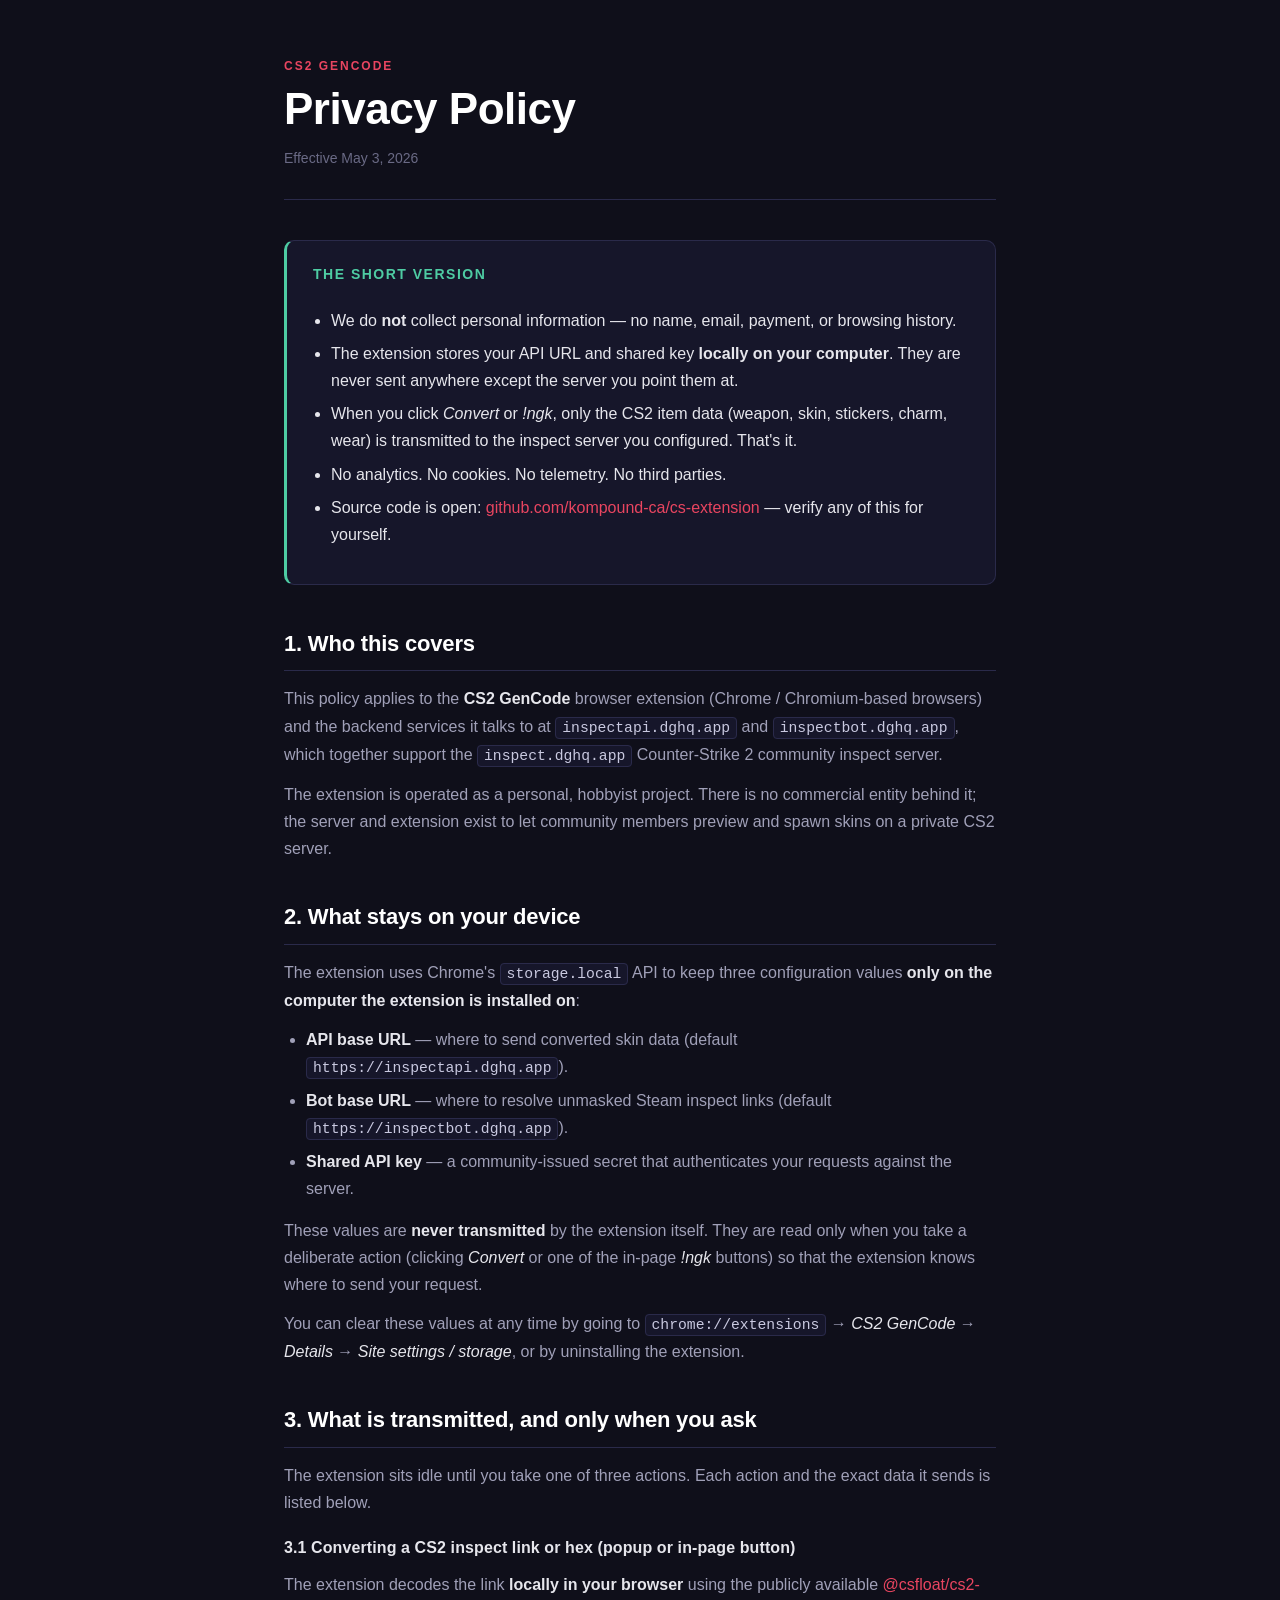
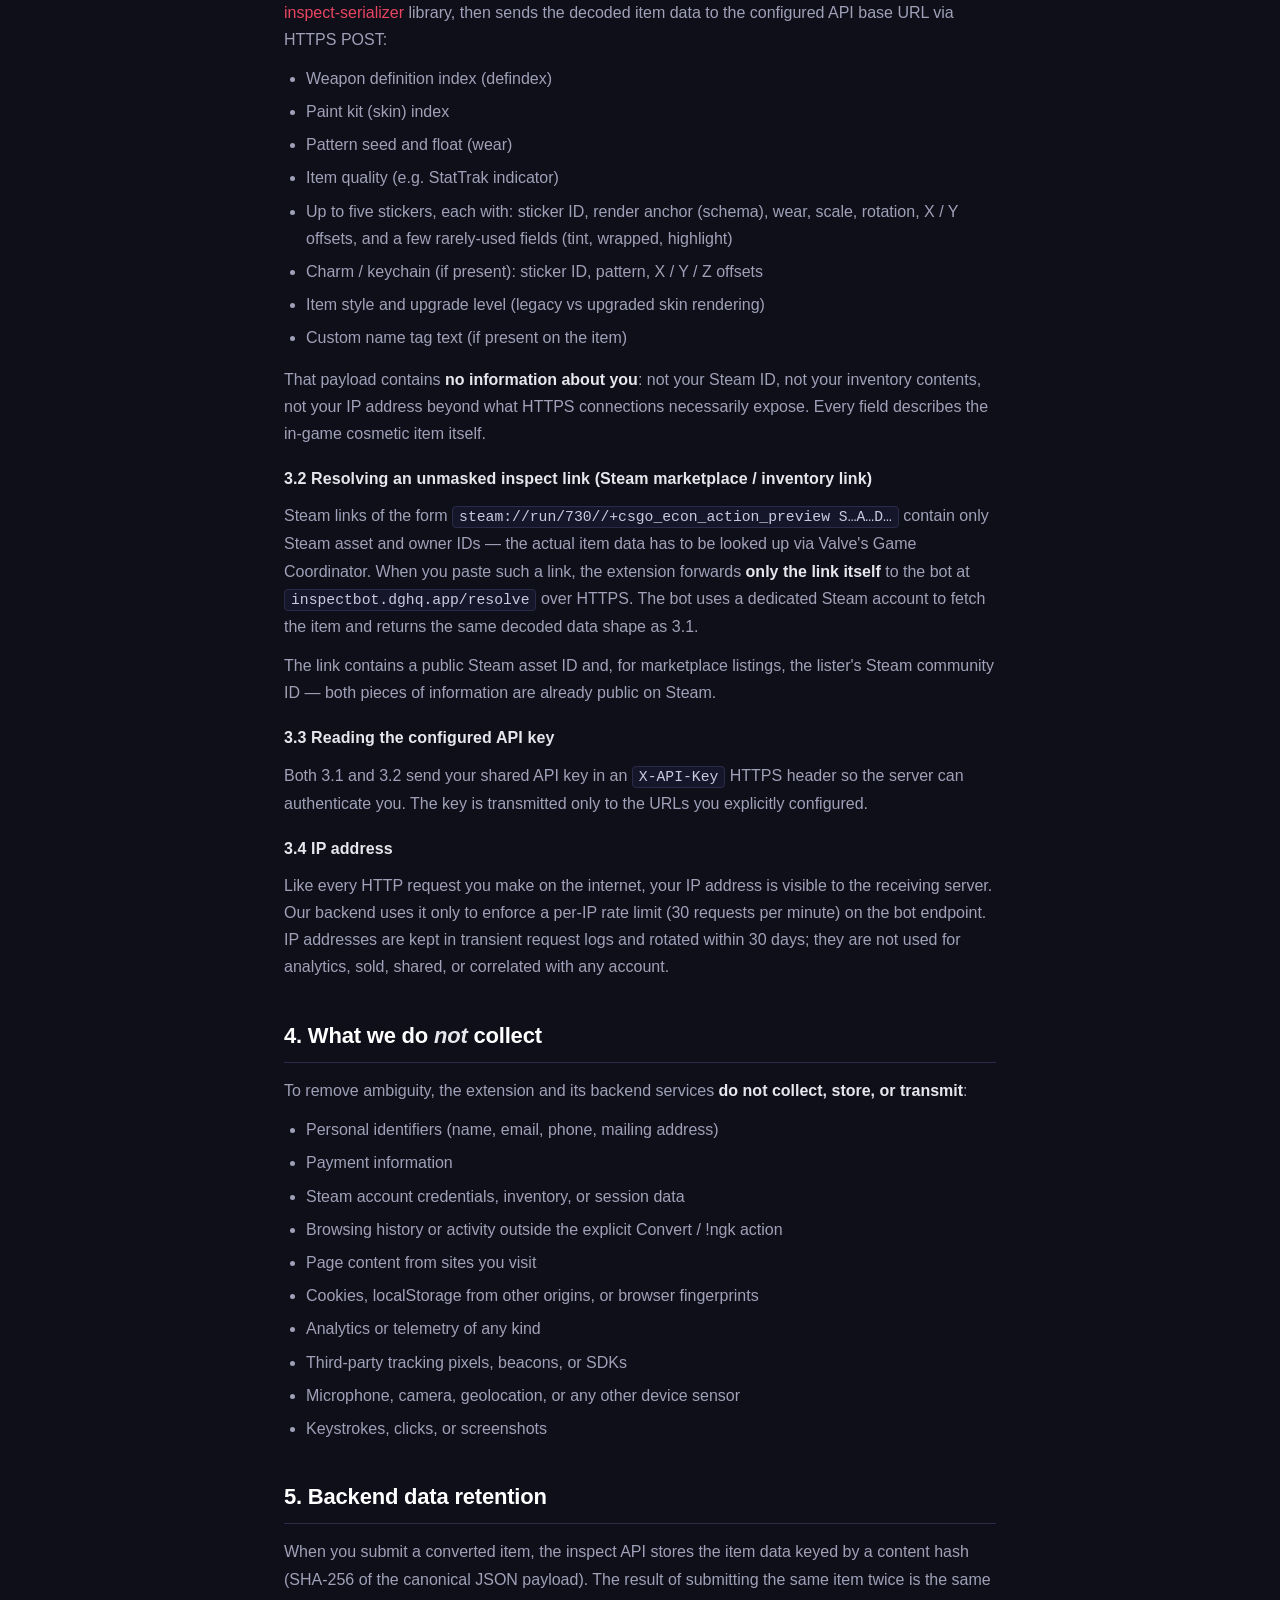
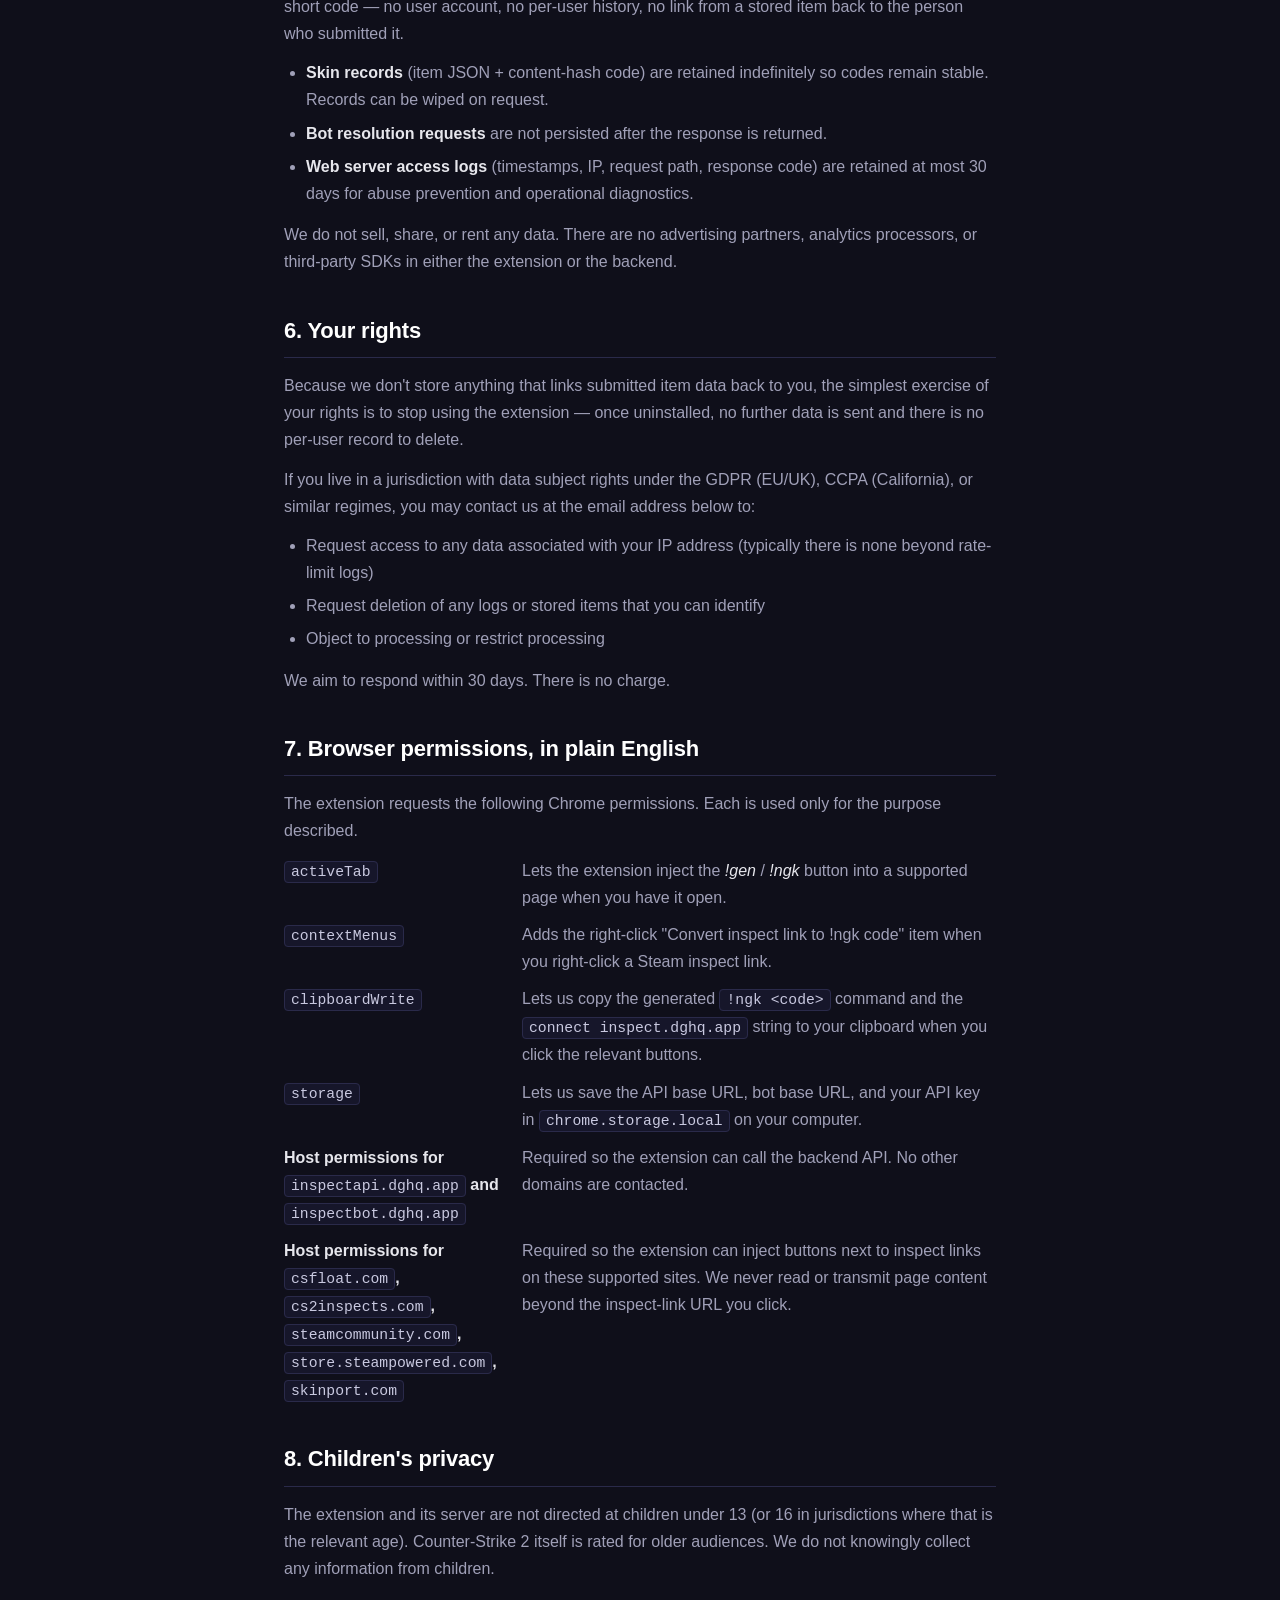
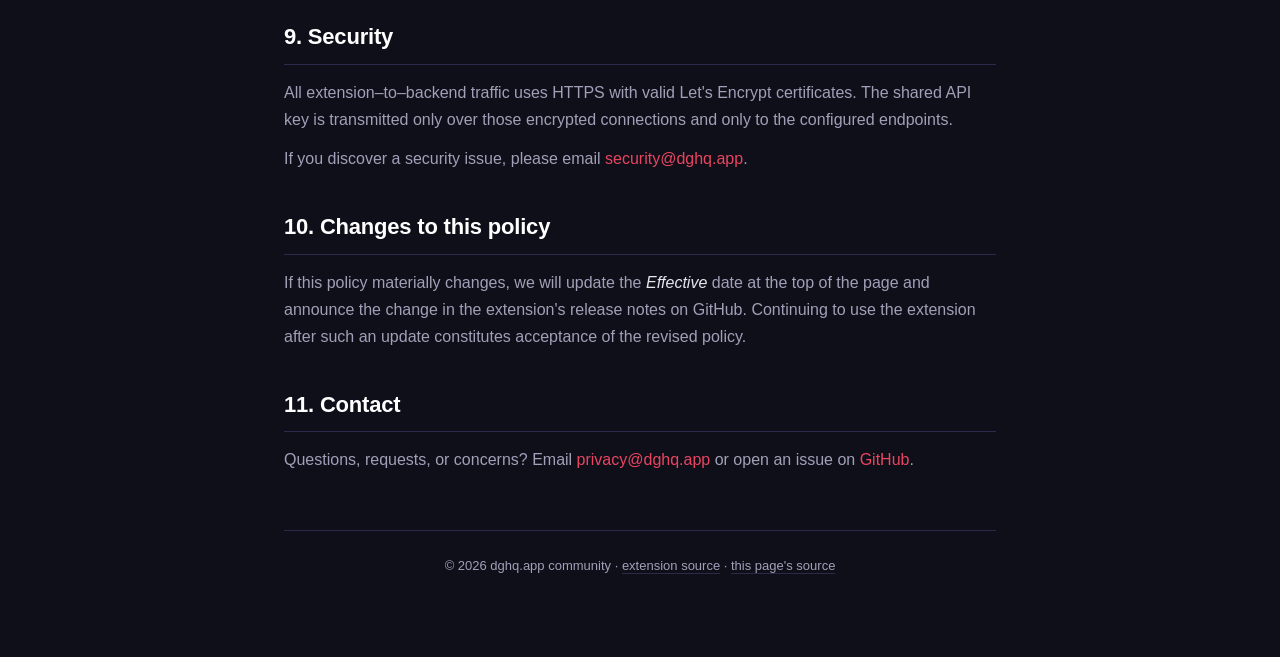
==== index.html @ 438d6df9 "Initial commit: privacy policy for cs-extension + dghq.app Plain static HTML + CSS, no framework, no" ====
<!doctype html>
<html lang="en">
  <head>
    <meta charset="UTF-8" />
    <meta name="viewport" content="width=device-width, initial-scale=1.0" />
    <meta name="description" content="Privacy policy for the CS2 GenCode Chrome extension and the dghq.app inspect community server." />
    <meta property="og:title" content="Privacy Policy — CS2 GenCode" />
    <meta property="og:description" content="What the CS2 GenCode extension stores, what it transmits, and what it never touches." />
    <meta property="og:type" content="website" />
    <meta property="og:url" content="https://privacy.dghq.app/" />
    <meta name="theme-color" content="#0f0f1a" />
    <title>Privacy Policy — CS2 GenCode</title>
    <link rel="stylesheet" href="./styles.css" />
  </head>
  <body>
    <main>
      <header class="hero">
        <div class="kicker">CS2 GenCode</div>
        <h1>Privacy Policy</h1>
        <p class="effective">Effective <time datetime="2026-05-03">May 3, 2026</time></p>
      </header>

      <section class="tldr">
        <h2>The short version</h2>
        <ul>
          <li>We do <strong>not</strong> collect personal information — no name, email, payment, or browsing history.</li>
          <li>The extension stores your API URL and shared key <strong>locally on your computer</strong>. They are never sent anywhere except the server you point them at.</li>
          <li>When you click <em>Convert</em> or <em>!ngk</em>, only the CS2 item data (weapon, skin, stickers, charm, wear) is transmitted to the inspect server you configured. That's it.</li>
          <li>No analytics. No cookies. No telemetry. No third parties.</li>
          <li>Source code is open: <a href="https://github.com/kompound-ca/cs-extension" rel="noopener">github.com/kompound-ca/cs-extension</a> — verify any of this for yourself.</li>
        </ul>
      </section>

      <section>
        <h2>1. Who this covers</h2>
        <p>
          This policy applies to the <strong>CS2 GenCode</strong> browser extension
          (Chrome / Chromium-based browsers) and the backend services it talks
          to at <code>inspectapi.dghq.app</code> and <code>inspectbot.dghq.app</code>,
          which together support the
          <code>inspect.dghq.app</code> Counter-Strike 2 community inspect
          server.
        </p>
        <p>
          The extension is operated as a personal, hobbyist project. There is
          no commercial entity behind it; the server and extension exist to
          let community members preview and spawn skins on a private CS2
          server.
        </p>
      </section>

      <section>
        <h2>2. What stays on your device</h2>
        <p>
          The extension uses Chrome's <code>storage.local</code> API to keep
          three configuration values <strong>only on the computer the
          extension is installed on</strong>:
        </p>
        <ul>
          <li><strong>API base URL</strong> — where to send converted skin data (default <code>https://inspectapi.dghq.app</code>).</li>
          <li><strong>Bot base URL</strong> — where to resolve unmasked Steam inspect links (default <code>https://inspectbot.dghq.app</code>).</li>
          <li><strong>Shared API key</strong> — a community-issued secret that authenticates your requests against the server.</li>
        </ul>
        <p>
          These values are <strong>never transmitted</strong> by the extension
          itself. They are read only when you take a deliberate action (clicking
          <em>Convert</em> or one of the in-page <em>!ngk</em> buttons) so that
          the extension knows where to send your request.
        </p>
        <p>
          You can clear these values at any time by going to
          <code>chrome://extensions</code> →
          <em>CS2 GenCode</em> → <em>Details</em> →
          <em>Site settings / storage</em>, or by uninstalling the extension.
        </p>
      </section>

      <section>
        <h2>3. What is transmitted, and only when you ask</h2>
        <p>
          The extension sits idle until you take one of three actions. Each
          action and the exact data it sends is listed below.
        </p>

        <h3>3.1 Converting a CS2 inspect link or hex (popup or in-page button)</h3>
        <p>
          The extension decodes the link <strong>locally in your browser</strong>
          using the publicly available
          <a href="https://www.npmjs.com/package/@csfloat/cs2-inspect-serializer" rel="noopener">@csfloat/cs2-inspect-serializer</a>
          library, then sends the decoded item data to the configured API base URL via HTTPS POST:
        </p>
        <ul>
          <li>Weapon definition index (defindex)</li>
          <li>Paint kit (skin) index</li>
          <li>Pattern seed and float (wear)</li>
          <li>Item quality (e.g. StatTrak indicator)</li>
          <li>Up to five stickers, each with: sticker ID, render anchor (schema), wear, scale, rotation, X / Y offsets, and a few rarely-used fields (tint, wrapped, highlight)</li>
          <li>Charm / keychain (if present): sticker ID, pattern, X / Y / Z offsets</li>
          <li>Item style and upgrade level (legacy vs upgraded skin rendering)</li>
          <li>Custom name tag text (if present on the item)</li>
        </ul>
        <p>
          That payload contains <strong>no information about you</strong>: not
          your Steam ID, not your inventory contents, not your IP address
          beyond what HTTPS connections necessarily expose. Every field
          describes the in-game cosmetic item itself.
        </p>

        <h3>3.2 Resolving an unmasked inspect link (Steam marketplace / inventory link)</h3>
        <p>
          Steam links of the form
          <code>steam://run/730//+csgo_econ_action_preview S…A…D…</code>
          contain only Steam asset and owner IDs — the actual item data has
          to be looked up via Valve's Game Coordinator. When you paste such a
          link, the extension forwards <strong>only the link itself</strong> to
          the bot at <code>inspectbot.dghq.app/resolve</code> over HTTPS. The
          bot uses a dedicated Steam account to fetch the item and returns
          the same decoded data shape as 3.1.
        </p>
        <p>
          The link contains a public Steam asset ID and, for marketplace
          listings, the lister's Steam community ID — both pieces of
          information are already public on Steam.
        </p>

        <h3>3.3 Reading the configured API key</h3>
        <p>
          Both 3.1 and 3.2 send your shared API key in an
          <code>X-API-Key</code> HTTPS header so the server can authenticate
          you. The key is transmitted only to the URLs you explicitly
          configured.
        </p>

        <h3>3.4 IP address</h3>
        <p>
          Like every HTTP request you make on the internet, your IP address
          is visible to the receiving server. Our backend uses it only to
          enforce a per-IP rate limit (30 requests per minute) on the bot
          endpoint. IP addresses are kept in transient request logs and
          rotated within 30 days; they are not used for analytics, sold,
          shared, or correlated with any account.
        </p>
      </section>

      <section>
        <h2>4. What we do <em>not</em> collect</h2>
        <p>
          To remove ambiguity, the extension and its backend services
          <strong>do not collect, store, or transmit</strong>:
        </p>
        <ul>
          <li>Personal identifiers (name, email, phone, mailing address)</li>
          <li>Payment information</li>
          <li>Steam account credentials, inventory, or session data</li>
          <li>Browsing history or activity outside the explicit Convert / !ngk action</li>
          <li>Page content from sites you visit</li>
          <li>Cookies, localStorage from other origins, or browser fingerprints</li>
          <li>Analytics or telemetry of any kind</li>
          <li>Third-party tracking pixels, beacons, or SDKs</li>
          <li>Microphone, camera, geolocation, or any other device sensor</li>
          <li>Keystrokes, clicks, or screenshots</li>
        </ul>
      </section>

      <section>
        <h2>5. Backend data retention</h2>
        <p>
          When you submit a converted item, the inspect API stores the item
          data keyed by a content hash (SHA-256 of the canonical JSON
          payload). The result of submitting the same item twice is the same
          short code — no user account, no per-user history, no link from a
          stored item back to the person who submitted it.
        </p>
        <ul>
          <li><strong>Skin records</strong> (item JSON + content-hash code) are retained indefinitely so codes remain stable. Records can be wiped on request.</li>
          <li><strong>Bot resolution requests</strong> are not persisted after the response is returned.</li>
          <li><strong>Web server access logs</strong> (timestamps, IP, request path, response code) are retained at most 30 days for abuse prevention and operational diagnostics.</li>
        </ul>
        <p>
          We do not sell, share, or rent any data. There are no advertising
          partners, analytics processors, or third-party SDKs in either the
          extension or the backend.
        </p>
      </section>

      <section>
        <h2>6. Your rights</h2>
        <p>
          Because we don't store anything that links submitted item data back
          to you, the simplest exercise of your rights is to stop using the
          extension — once uninstalled, no further data is sent and there is
          no per-user record to delete.
        </p>
        <p>
          If you live in a jurisdiction with data subject rights under the GDPR
          (EU/UK), CCPA (California), or similar regimes, you may contact us
          at the email address below to:
        </p>
        <ul>
          <li>Request access to any data associated with your IP address (typically there is none beyond rate-limit logs)</li>
          <li>Request deletion of any logs or stored items that you can identify</li>
          <li>Object to processing or restrict processing</li>
        </ul>
        <p>
          We aim to respond within 30 days. There is no charge.
        </p>
      </section>

      <section>
        <h2>7. Browser permissions, in plain English</h2>
        <p>
          The extension requests the following Chrome permissions. Each is
          used only for the purpose described.
        </p>
        <dl>
          <dt><code>activeTab</code></dt>
          <dd>Lets the extension inject the <em>!gen</em> / <em>!ngk</em> button into a supported page when you have it open.</dd>

          <dt><code>contextMenus</code></dt>
          <dd>Adds the right-click "Convert inspect link to !ngk code" item when you right-click a Steam inspect link.</dd>

          <dt><code>clipboardWrite</code></dt>
          <dd>Lets us copy the generated <code>!ngk &lt;code&gt;</code> command and the <code>connect inspect.dghq.app</code> string to your clipboard when you click the relevant buttons.</dd>

          <dt><code>storage</code></dt>
          <dd>Lets us save the API base URL, bot base URL, and your API key in <code>chrome.storage.local</code> on your computer.</dd>

          <dt>Host permissions for <code>inspectapi.dghq.app</code> and <code>inspectbot.dghq.app</code></dt>
          <dd>Required so the extension can call the backend API. No other domains are contacted.</dd>

          <dt>Host permissions for <code>csfloat.com</code>, <code>cs2inspects.com</code>, <code>steamcommunity.com</code>, <code>store.steampowered.com</code>, <code>skinport.com</code></dt>
          <dd>Required so the extension can inject buttons next to inspect links on these supported sites. We never read or transmit page content beyond the inspect-link URL you click.</dd>
        </dl>
      </section>

      <section>
        <h2>8. Children's privacy</h2>
        <p>
          The extension and its server are not directed at children under 13
          (or 16 in jurisdictions where that is the relevant age). Counter-Strike 2
          itself is rated for older audiences. We do not knowingly collect any
          information from children.
        </p>
      </section>

      <section>
        <h2>9. Security</h2>
        <p>
          All extension–to–backend traffic uses HTTPS with valid Let's Encrypt
          certificates. The shared API key is transmitted only over those
          encrypted connections and only to the configured endpoints.
        </p>
        <p>
          If you discover a security issue, please email
          <a href="mailto:security@dghq.app">security@dghq.app</a>.
        </p>
      </section>

      <section>
        <h2>10. Changes to this policy</h2>
        <p>
          If this policy materially changes, we will update the
          <em>Effective</em> date at the top of the page and announce the
          change in the extension's release notes on GitHub. Continuing to
          use the extension after such an update constitutes acceptance of
          the revised policy.
        </p>
      </section>

      <section>
        <h2>11. Contact</h2>
        <p>
          Questions, requests, or concerns? Email
          <a href="mailto:privacy@dghq.app">privacy@dghq.app</a>
          or open an issue on
          <a href="https://github.com/kompound-ca/cs-extension/issues" rel="noopener">GitHub</a>.
        </p>
      </section>

      <footer>
        <p>
          &copy; 2026 dghq.app community ·
          <a href="https://github.com/kompound-ca/cs-extension" rel="noopener">extension source</a> ·
          <a href="https://github.com/kompound-ca/cs-website" rel="noopener">this page's source</a>
        </p>
      </footer>
    </main>
  </body>
</html>
---- styles.css ----
* {
  margin: 0;
  padding: 0;
  box-sizing: border-box;
}

:root {
  --bg: #0f0f1a;
  --bg-elev: #16162a;
  --bg-card: #1a1a2e;
  --border: #2a2a4a;
  --text: #e6e6ec;
  --text-dim: #a0a0b8;
  --text-faint: #6a6a85;
  --accent: #e94560;
  --accent-soft: rgba(233, 69, 96, 0.18);
  --good: #4ecca3;
  --code-bg: #16162a;
}

html {
  scroll-behavior: smooth;
  scroll-padding-top: 24px;
}

body {
  font-family: -apple-system, BlinkMacSystemFont, "Segoe UI", Roboto,
    "Helvetica Neue", Arial, sans-serif;
  font-size: 16px;
  line-height: 1.7;
  background: var(--bg);
  color: var(--text);
  min-height: 100vh;
  -webkit-font-smoothing: antialiased;
  -moz-osx-font-smoothing: grayscale;
}

main {
  max-width: 760px;
  margin: 0 auto;
  padding: 56px 24px 80px;
}

.hero {
  margin-bottom: 40px;
  padding-bottom: 28px;
  border-bottom: 1px solid var(--border);
}

.kicker {
  font-size: 12px;
  font-weight: 700;
  letter-spacing: 2px;
  text-transform: uppercase;
  color: var(--accent);
  margin-bottom: 8px;
}

h1 {
  font-size: clamp(32px, 5vw, 44px);
  font-weight: 700;
  letter-spacing: -0.5px;
  line-height: 1.15;
  margin-bottom: 12px;
  color: #ffffff;
}

.effective {
  font-size: 14px;
  color: var(--text-faint);
}

.tldr {
  background: var(--bg-elev);
  border: 1px solid var(--border);
  border-left: 3px solid var(--good);
  border-radius: 10px;
  padding: 22px 26px;
  margin-bottom: 40px;
}

.tldr h2 {
  font-size: 14px;
  text-transform: uppercase;
  letter-spacing: 1.5px;
  color: var(--good);
  margin-bottom: 12px;
  border-bottom: none;
}

.tldr ul {
  padding-left: 18px;
}

.tldr li {
  margin-bottom: 6px;
  color: var(--text);
}

.tldr li:last-child {
  margin-bottom: 0;
}

section {
  margin-bottom: 36px;
}

h2 {
  font-size: 22px;
  font-weight: 700;
  margin-bottom: 14px;
  color: #ffffff;
  letter-spacing: -0.2px;
  padding-bottom: 8px;
  border-bottom: 1px solid var(--border);
}

h3 {
  font-size: 16px;
  font-weight: 600;
  margin-top: 18px;
  margin-bottom: 10px;
  color: var(--text);
  letter-spacing: 0.1px;
}

p {
  margin-bottom: 12px;
  color: var(--text-dim);
}

p:last-child {
  margin-bottom: 0;
}

ul,
ol {
  padding-left: 22px;
  margin-bottom: 14px;
  color: var(--text-dim);
}

li {
  margin-bottom: 6px;
}

dl {
  margin-bottom: 14px;
  display: grid;
  grid-template-columns: minmax(0, 220px) 1fr;
  gap: 10px 18px;
}

@media (max-width: 640px) {
  dl {
    grid-template-columns: 1fr;
    gap: 4px 0;
  }
  dl dt {
    margin-top: 12px;
  }
}

dt {
  color: var(--text);
  font-weight: 600;
}

dt code {
  font-weight: 400;
}

dd {
  color: var(--text-dim);
}

a {
  color: var(--accent);
  text-decoration: none;
  border-bottom: 1px solid transparent;
  transition: border-color 0.15s, color 0.15s;
}

a:hover {
  border-bottom-color: var(--accent);
  color: #ff5e7a;
}

strong {
  color: var(--text);
  font-weight: 600;
}

em {
  font-style: italic;
  color: var(--text);
}

code {
  font-family: "JetBrains Mono", "Fira Code", "Consolas", "Courier New",
    monospace;
  font-size: 0.92em;
  background: var(--code-bg);
  padding: 2px 6px;
  border-radius: 4px;
  border: 1px solid var(--border);
  color: #c9c9e0;
  word-break: break-word;
}

footer {
  margin-top: 56px;
  padding-top: 24px;
  border-top: 1px solid var(--border);
  font-size: 13px;
  color: var(--text-faint);
  text-align: center;
}

footer a {
  color: var(--text-dim);
  border-bottom-color: var(--border);
}

footer a:hover {
  color: var(--text);
  border-bottom-color: var(--text-dim);
}

::selection {
  background: var(--accent-soft);
  color: #ffffff;
}
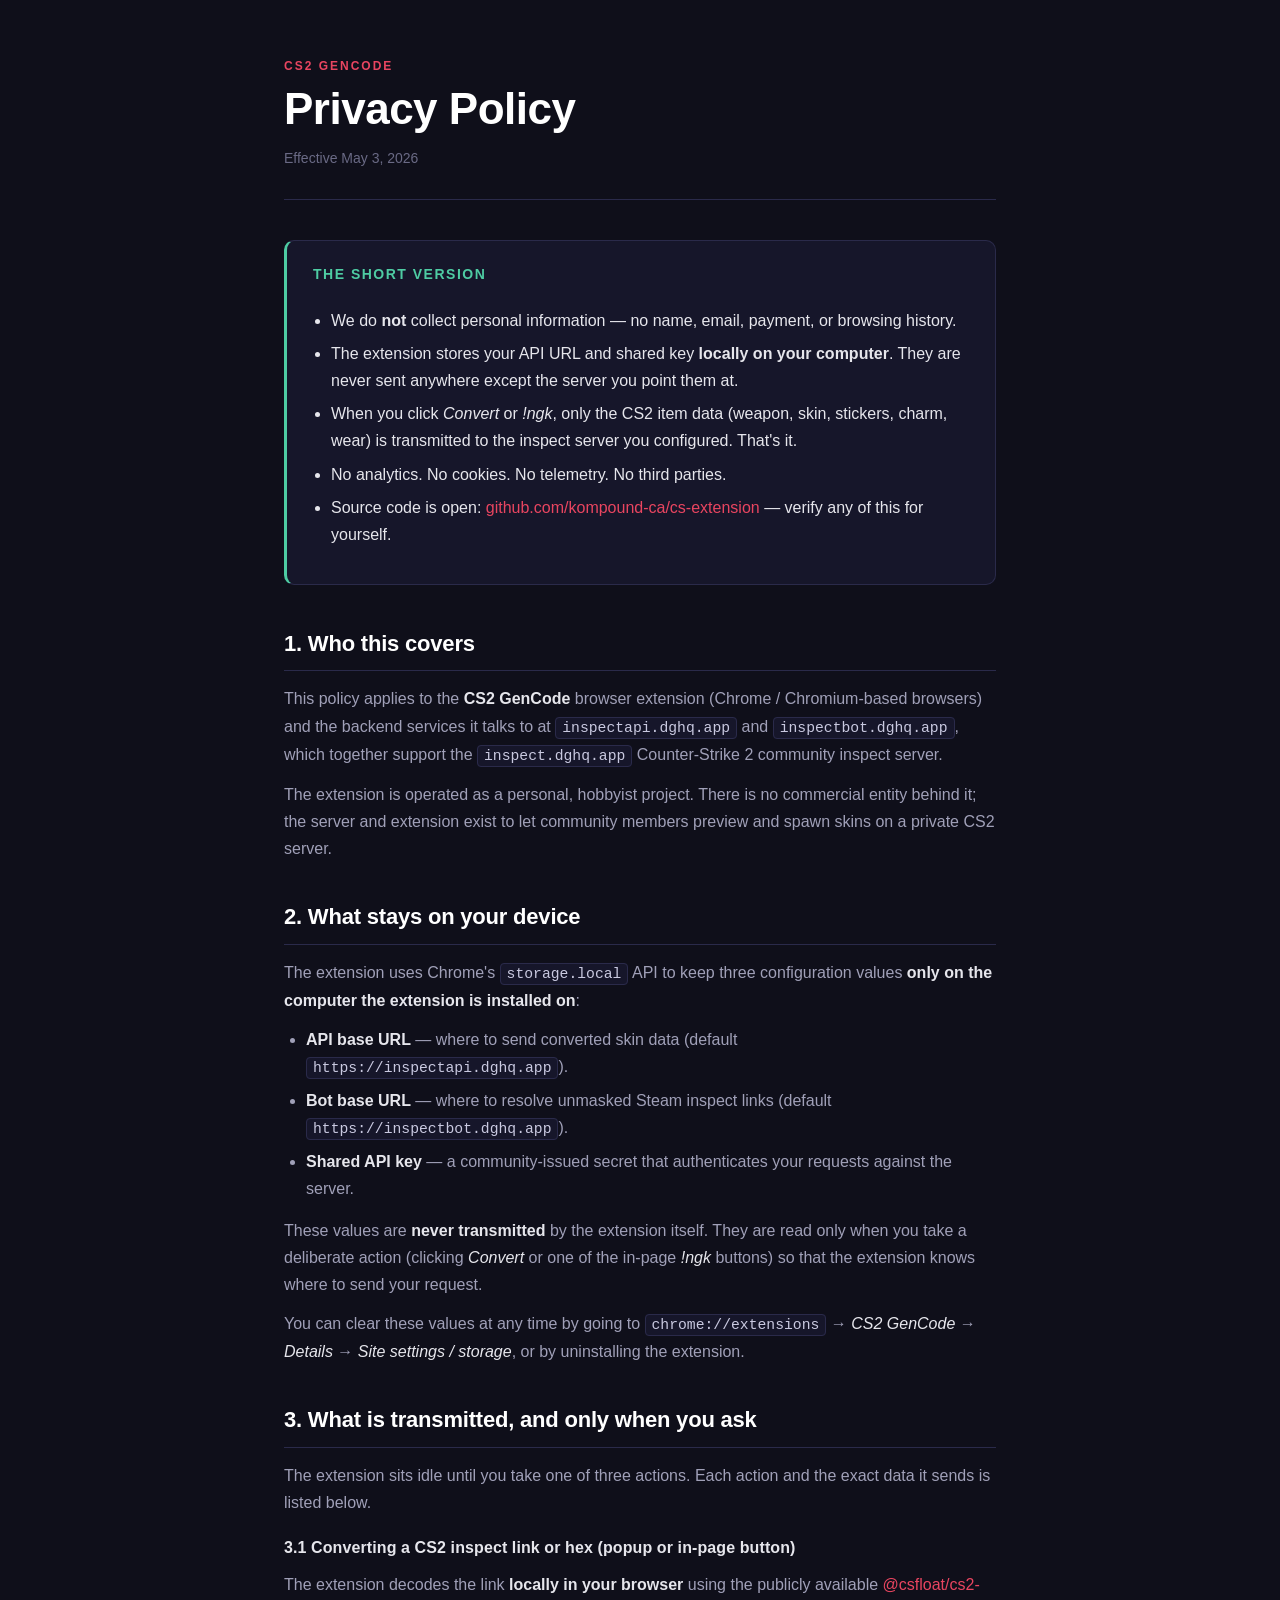
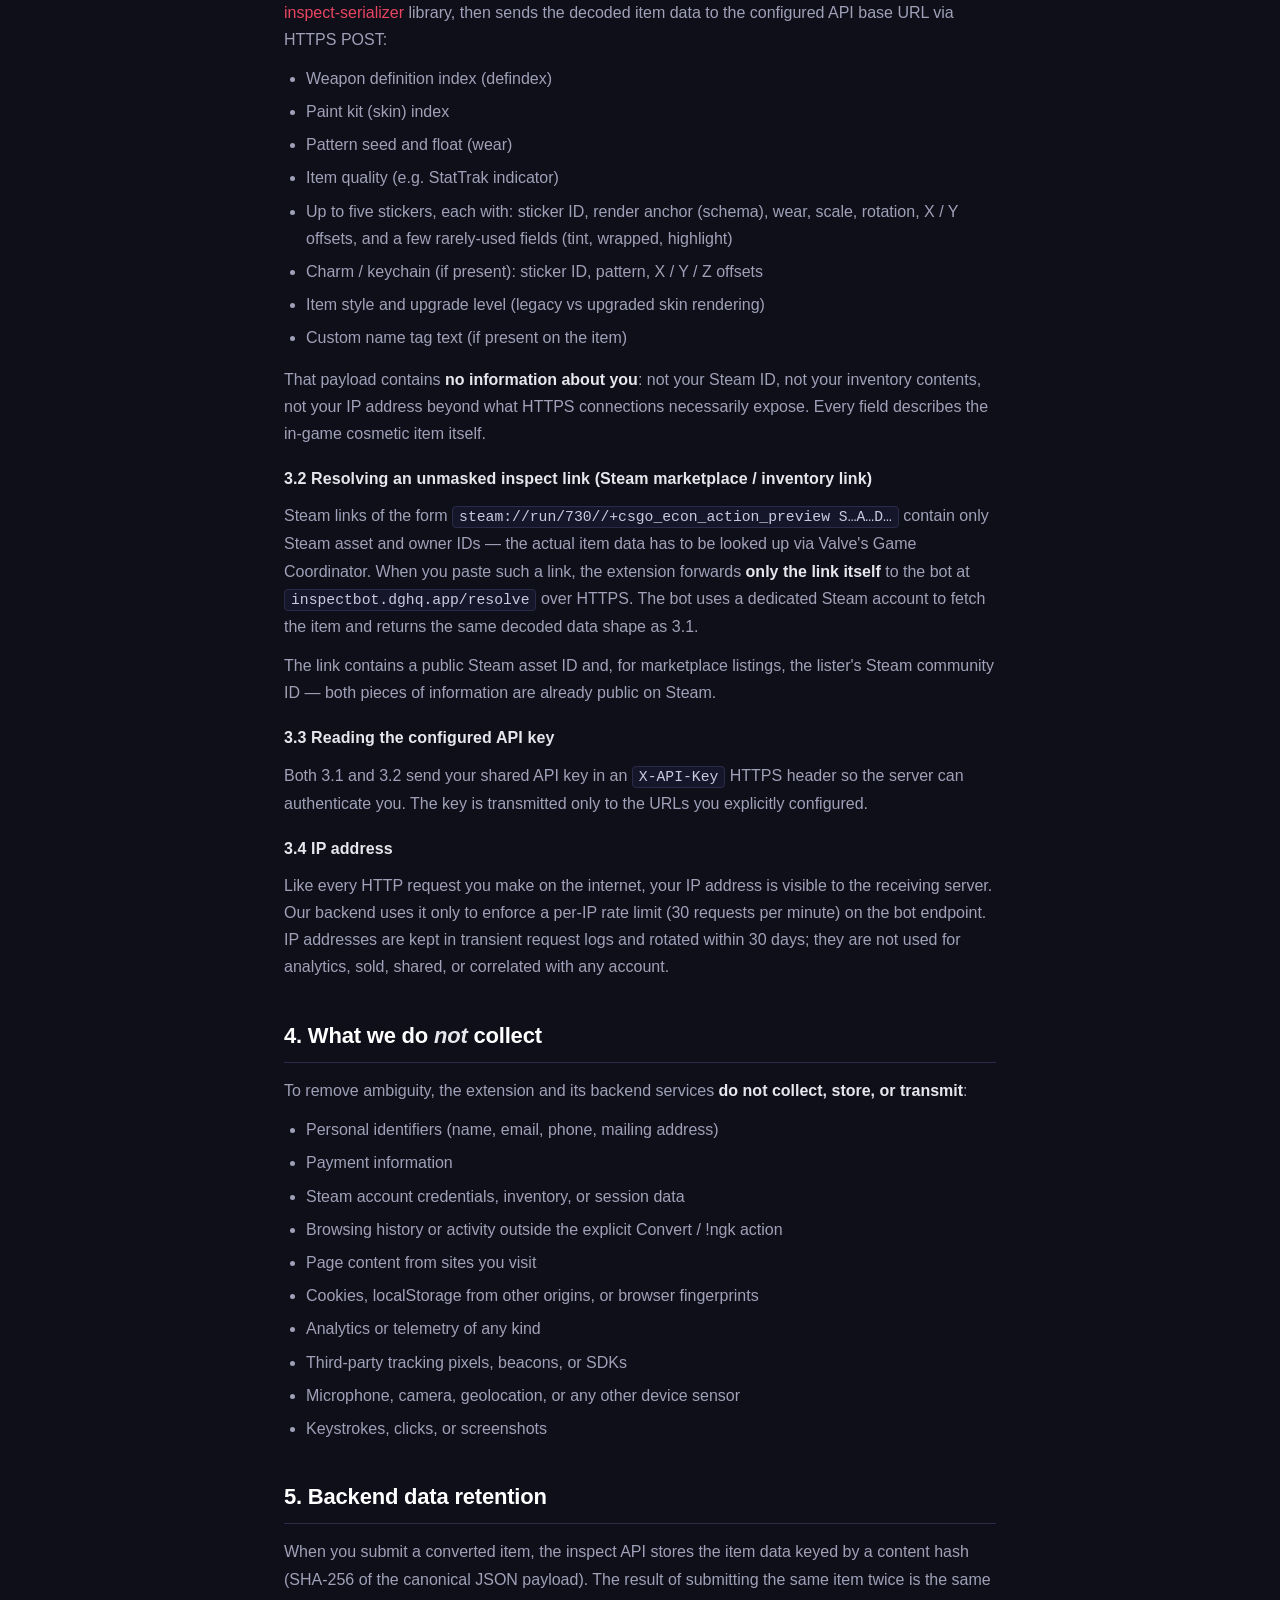
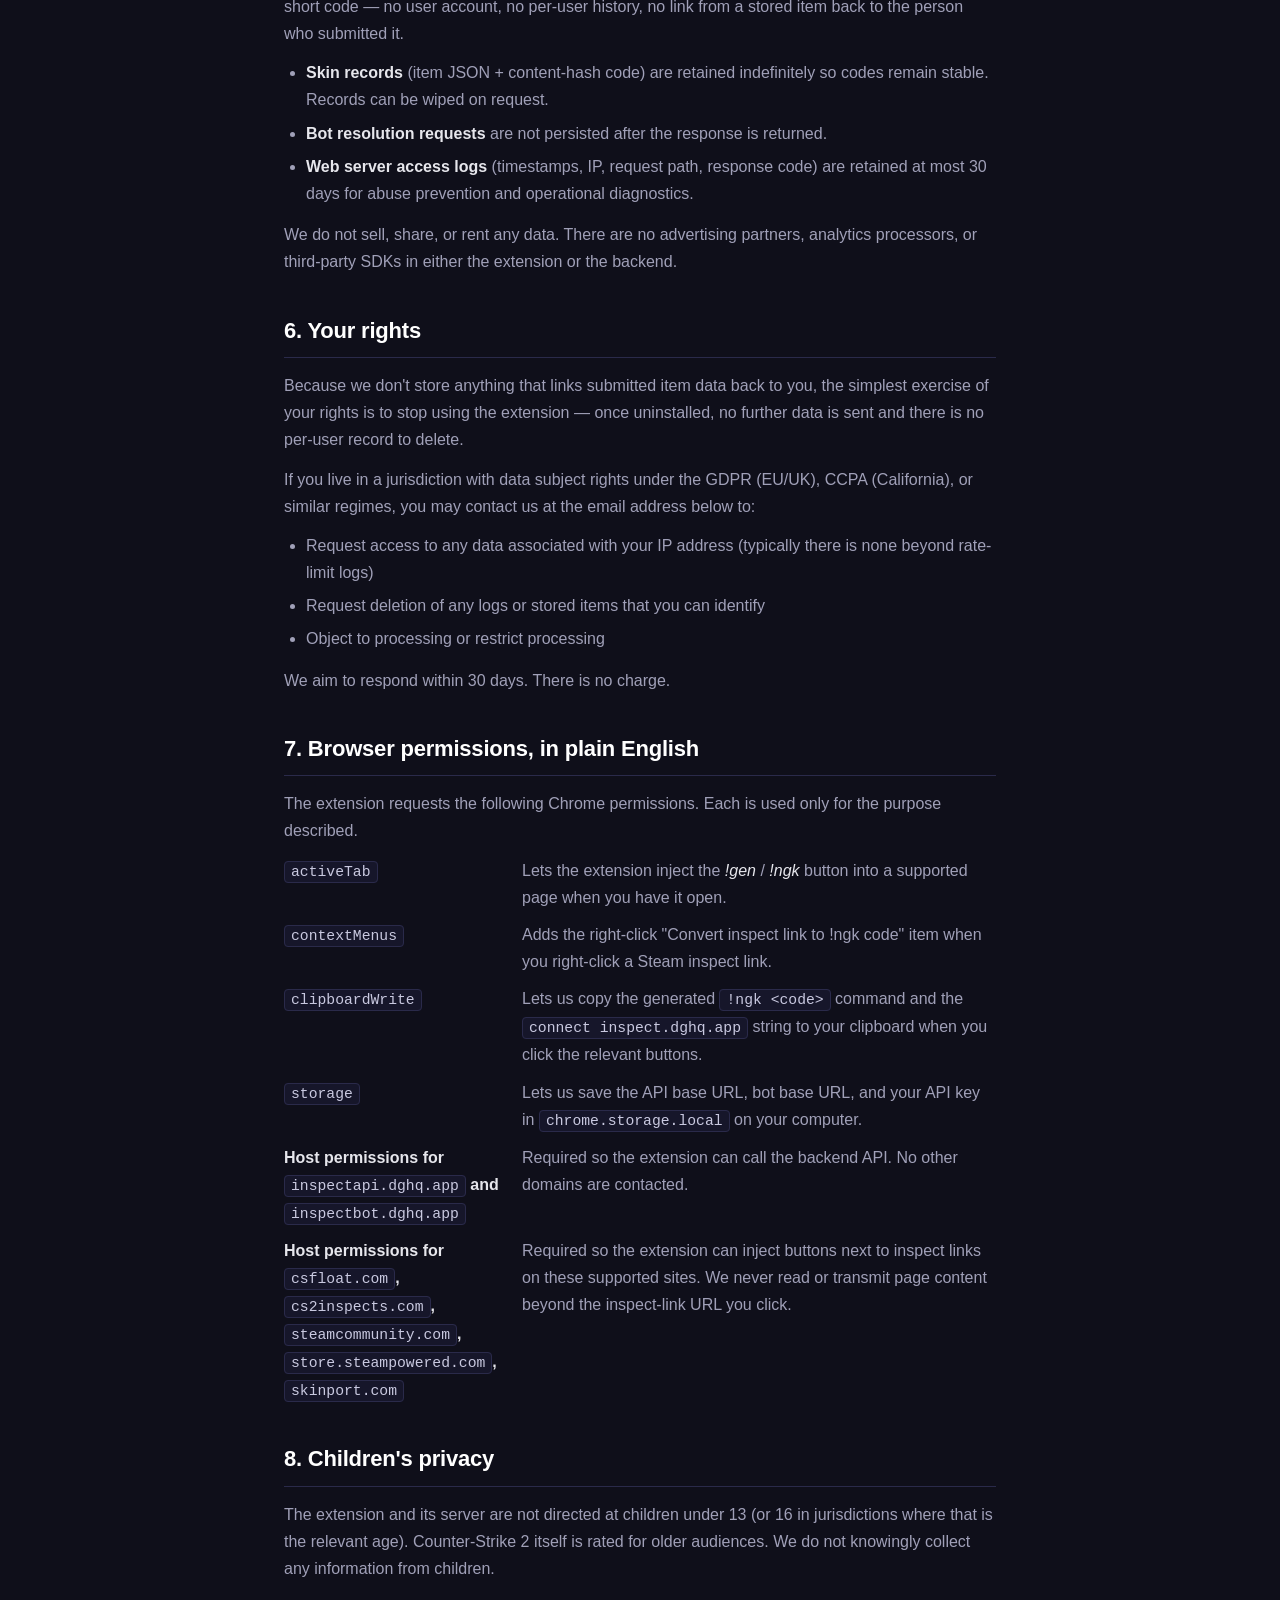
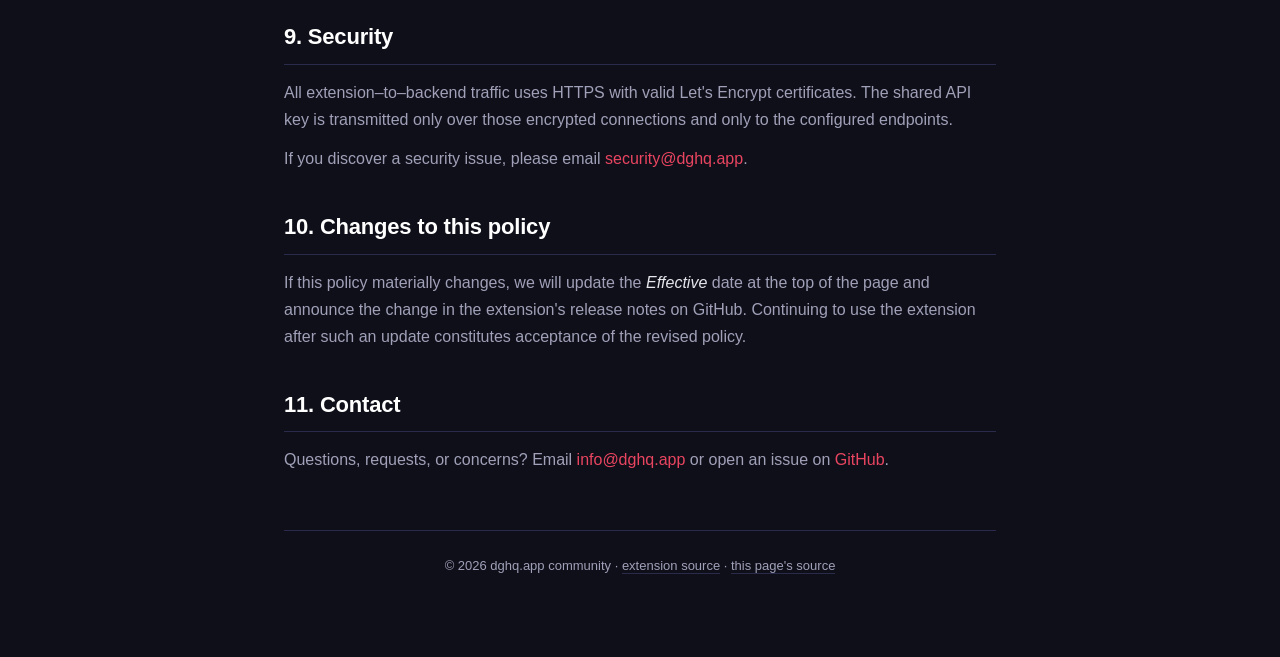
==== commit 3c53d076: "Update contact email from privacy to info" ====
--- a/index.html
+++ b/index.html
@@ -271,7 +271,7 @@
         <h2>11. Contact</h2>
         <p>
           Questions, requests, or concerns? Email
-          <a href="mailto:privacy@dghq.app">privacy@dghq.app</a>
+          <a href="mailto:info@dghq.app">info@dghq.app</a>
           or open an issue on
           <a href="https://github.com/kompound-ca/cs-extension/issues" rel="noopener">GitHub</a>.
         </p>
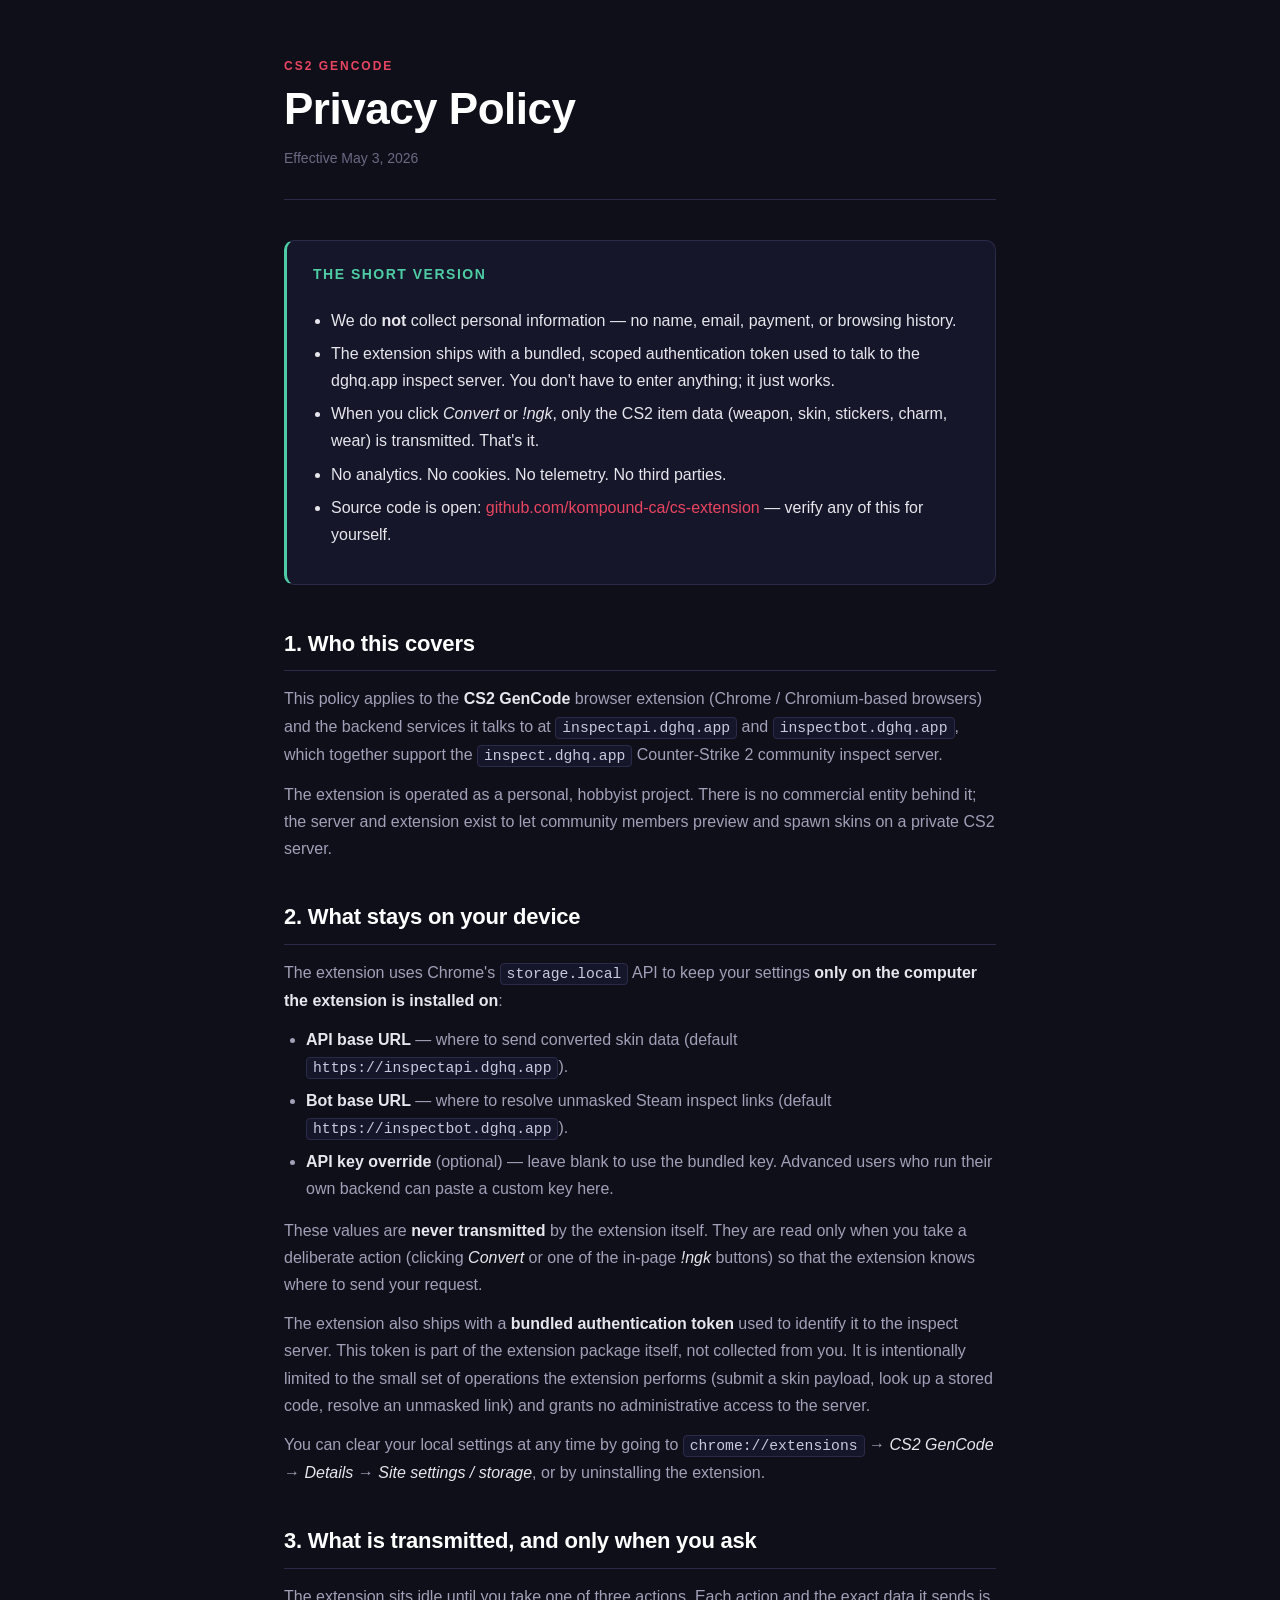
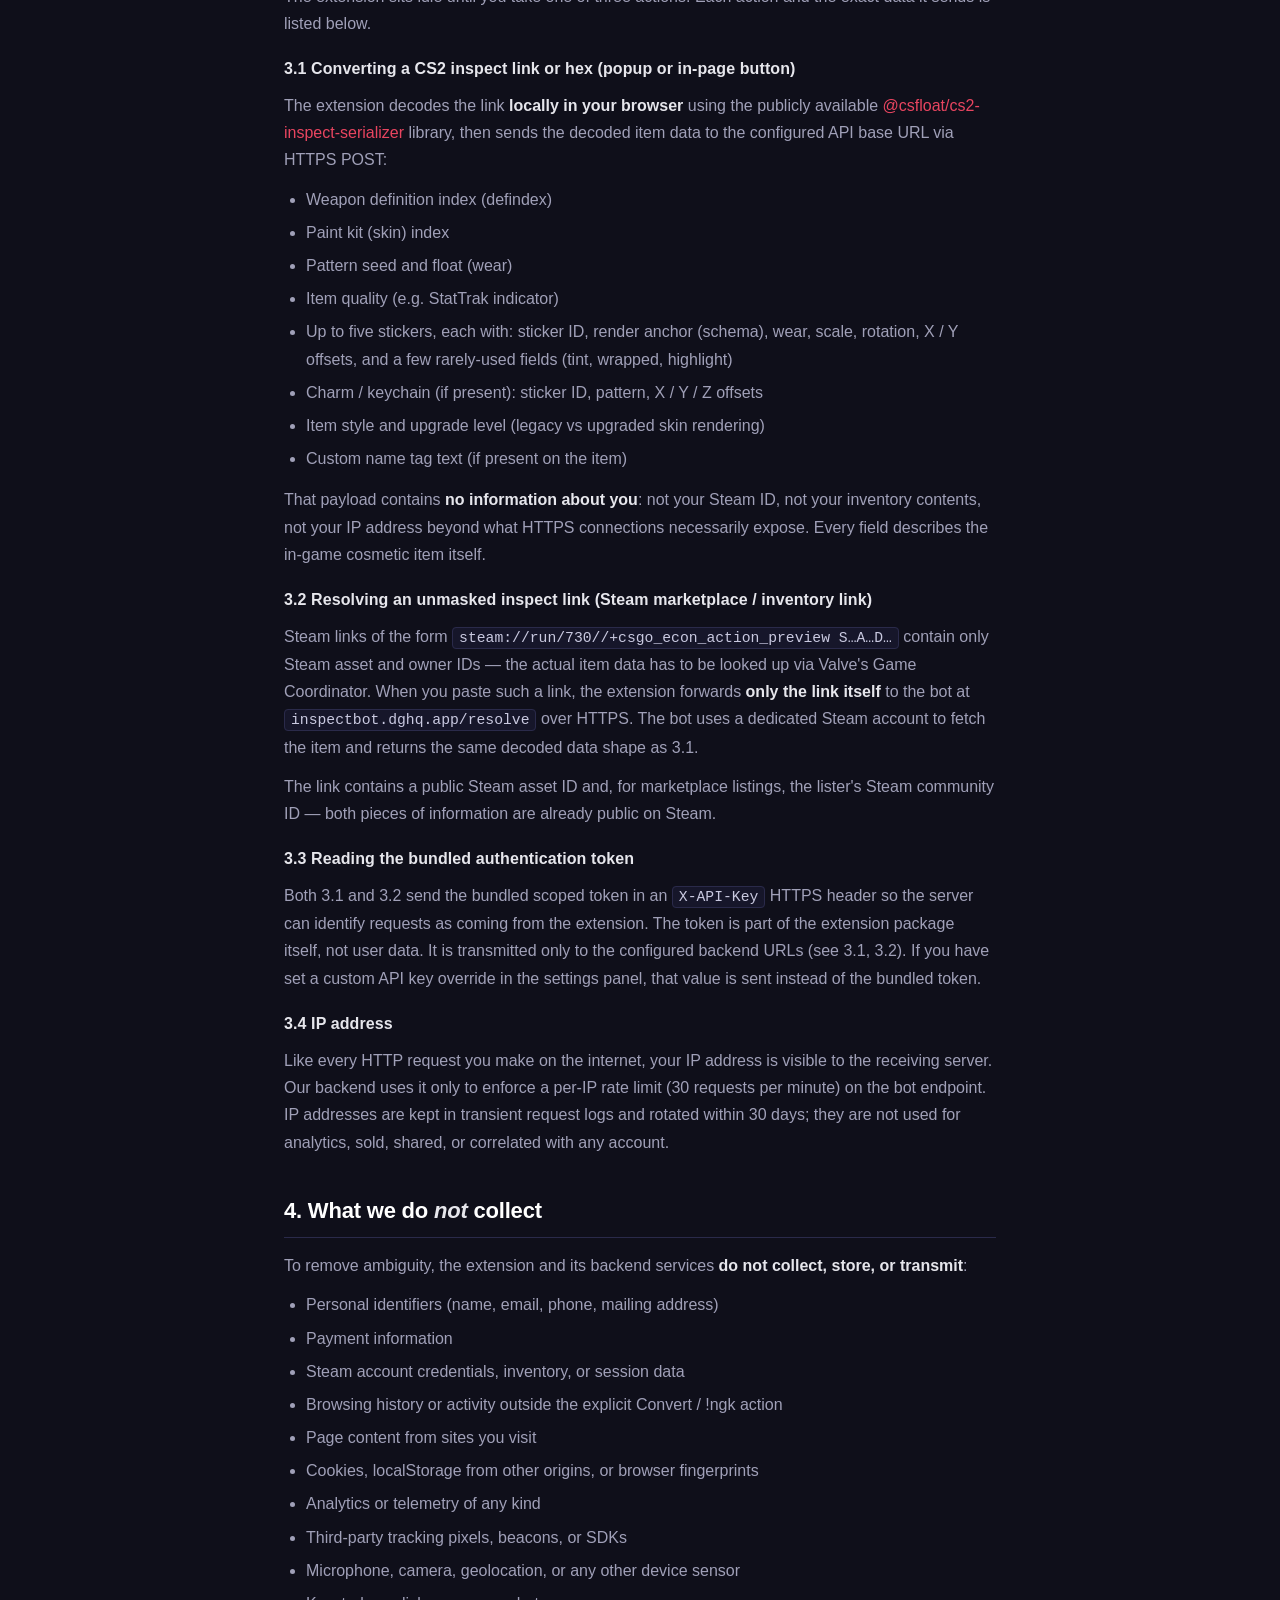
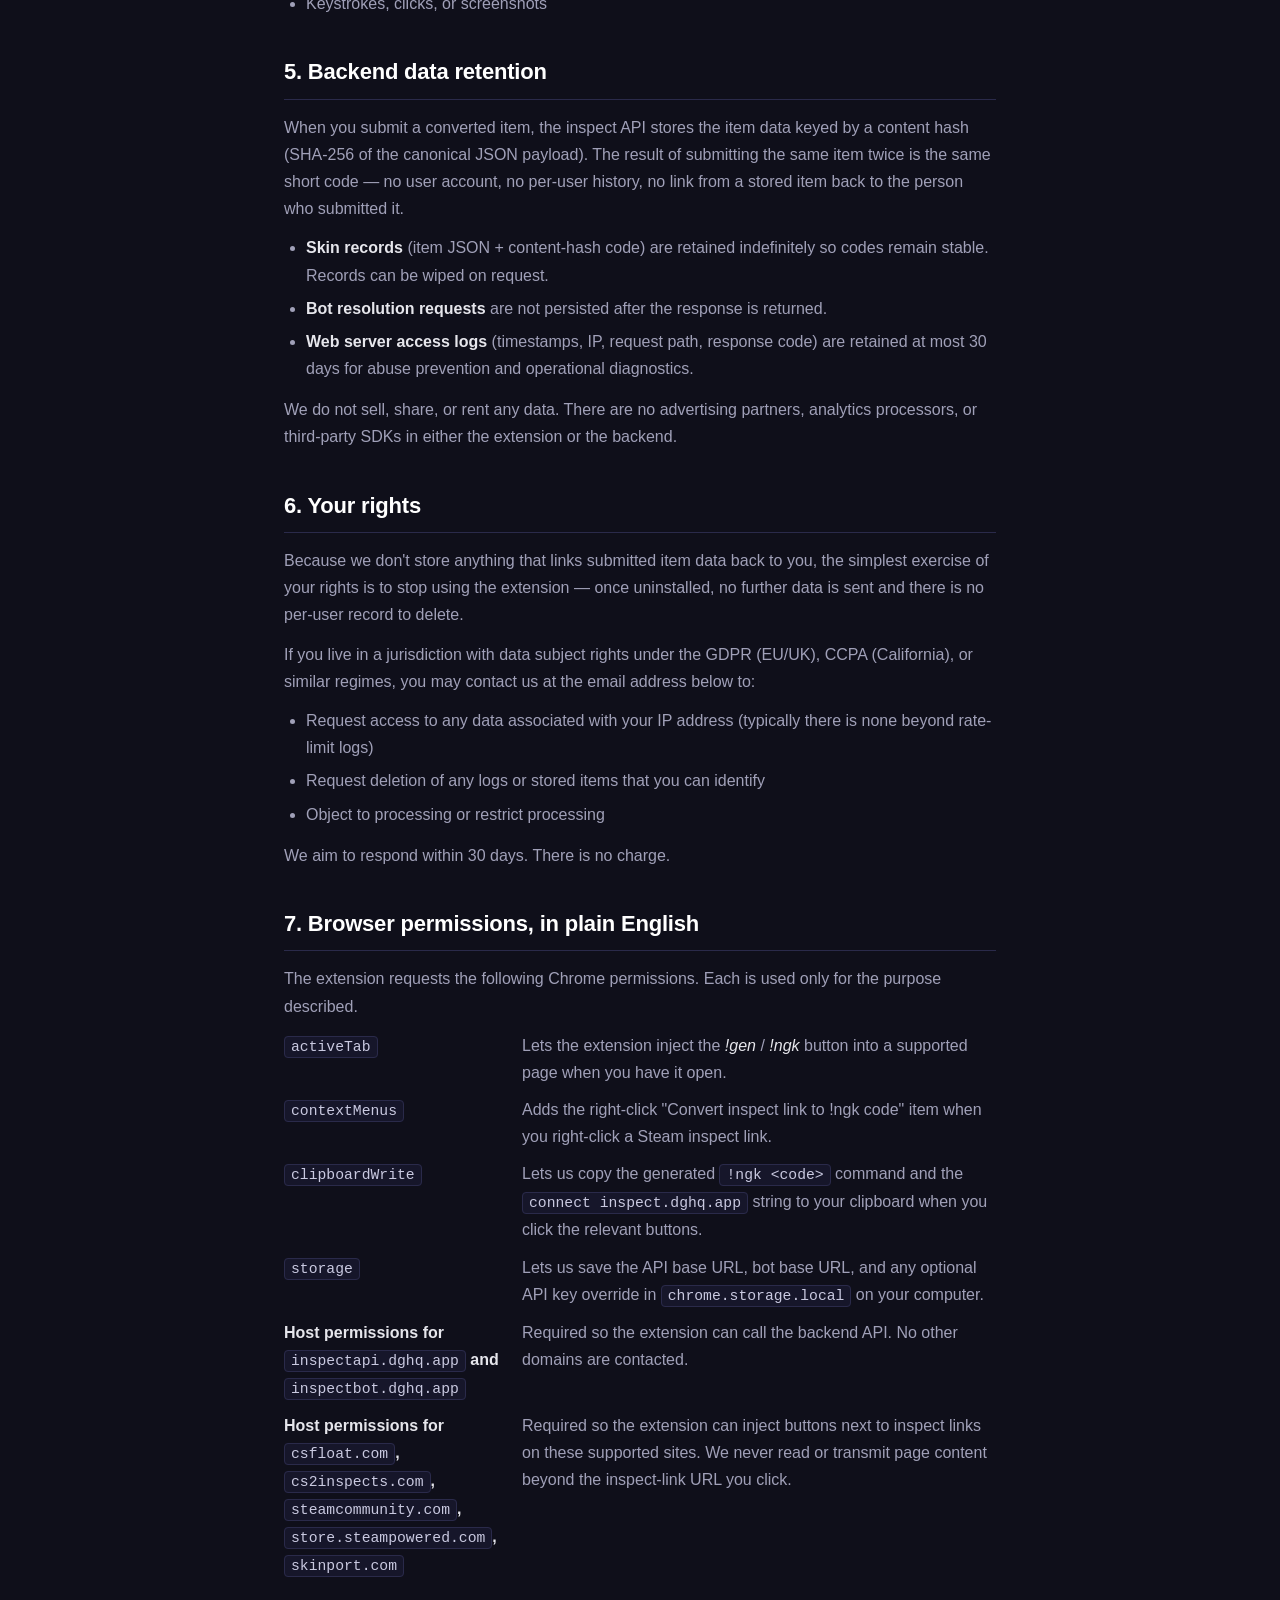
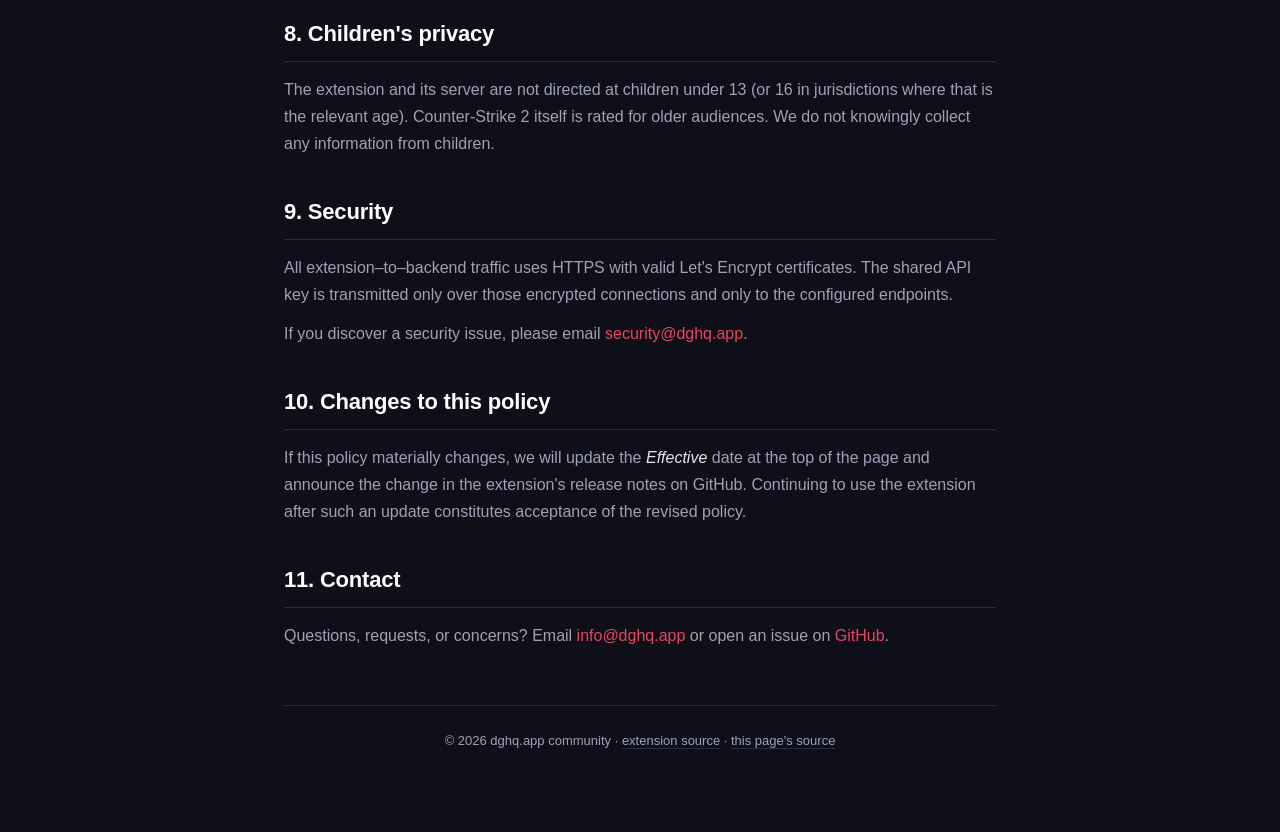
==== commit 09a46b10: "Update privacy policy for bundled scoped extension token The extension now ships with a build-time-b" ====
--- a/index.html
+++ b/index.html
@@ -24,8 +24,8 @@
         <h2>The short version</h2>
         <ul>
           <li>We do <strong>not</strong> collect personal information — no name, email, payment, or browsing history.</li>
-          <li>The extension stores your API URL and shared key <strong>locally on your computer</strong>. They are never sent anywhere except the server you point them at.</li>
-          <li>When you click <em>Convert</em> or <em>!ngk</em>, only the CS2 item data (weapon, skin, stickers, charm, wear) is transmitted to the inspect server you configured. That's it.</li>
+          <li>The extension ships with a bundled, scoped authentication token used to talk to the dghq.app inspect server. You don't have to enter anything; it just works.</li>
+          <li>When you click <em>Convert</em> or <em>!ngk</em>, only the CS2 item data (weapon, skin, stickers, charm, wear) is transmitted. That's it.</li>
           <li>No analytics. No cookies. No telemetry. No third parties.</li>
           <li>Source code is open: <a href="https://github.com/kompound-ca/cs-extension" rel="noopener">github.com/kompound-ca/cs-extension</a> — verify any of this for yourself.</li>
         </ul>
@@ -53,13 +53,12 @@
         <h2>2. What stays on your device</h2>
         <p>
           The extension uses Chrome's <code>storage.local</code> API to keep
-          three configuration values <strong>only on the computer the
-          extension is installed on</strong>:
+          your settings <strong>only on the computer the extension is installed on</strong>:
         </p>
         <ul>
           <li><strong>API base URL</strong> — where to send converted skin data (default <code>https://inspectapi.dghq.app</code>).</li>
           <li><strong>Bot base URL</strong> — where to resolve unmasked Steam inspect links (default <code>https://inspectbot.dghq.app</code>).</li>
-          <li><strong>Shared API key</strong> — a community-issued secret that authenticates your requests against the server.</li>
+          <li><strong>API key override</strong> (optional) — leave blank to use the bundled key. Advanced users who run their own backend can paste a custom key here.</li>
         </ul>
         <p>
           These values are <strong>never transmitted</strong> by the extension
@@ -68,7 +67,16 @@
           the extension knows where to send your request.
         </p>
         <p>
-          You can clear these values at any time by going to
+          The extension also ships with a <strong>bundled authentication
+          token</strong> used to identify it to the inspect server. This
+          token is part of the extension package itself, not collected from
+          you. It is intentionally limited to the small set of operations
+          the extension performs (submit a skin payload, look up a stored
+          code, resolve an unmasked link) and grants no administrative
+          access to the server.
+        </p>
+        <p>
+          You can clear your local settings at any time by going to
           <code>chrome://extensions</code> →
           <em>CS2 GenCode</em> → <em>Details</em> →
           <em>Site settings / storage</em>, or by uninstalling the extension.
@@ -123,12 +131,15 @@
           information are already public on Steam.
         </p>
 
-        <h3>3.3 Reading the configured API key</h3>
-        <p>
-          Both 3.1 and 3.2 send your shared API key in an
-          <code>X-API-Key</code> HTTPS header so the server can authenticate
-          you. The key is transmitted only to the URLs you explicitly
-          configured.
+        <h3>3.3 Reading the bundled authentication token</h3>
+        <p>
+          Both 3.1 and 3.2 send the bundled scoped token in an
+          <code>X-API-Key</code> HTTPS header so the server can identify
+          requests as coming from the extension. The token is part of the
+          extension package itself, not user data. It is transmitted only
+          to the configured backend URLs (see 3.1, 3.2). If you have set a
+          custom API key override in the settings panel, that value is sent
+          instead of the bundled token.
         </p>
 
         <h3>3.4 IP address</h3>
@@ -223,7 +234,7 @@
           <dd>Lets us copy the generated <code>!ngk &lt;code&gt;</code> command and the <code>connect inspect.dghq.app</code> string to your clipboard when you click the relevant buttons.</dd>
 
           <dt><code>storage</code></dt>
-          <dd>Lets us save the API base URL, bot base URL, and your API key in <code>chrome.storage.local</code> on your computer.</dd>
+          <dd>Lets us save the API base URL, bot base URL, and any optional API key override in <code>chrome.storage.local</code> on your computer.</dd>
 
           <dt>Host permissions for <code>inspectapi.dghq.app</code> and <code>inspectbot.dghq.app</code></dt>
           <dd>Required so the extension can call the backend API. No other domains are contacted.</dd>
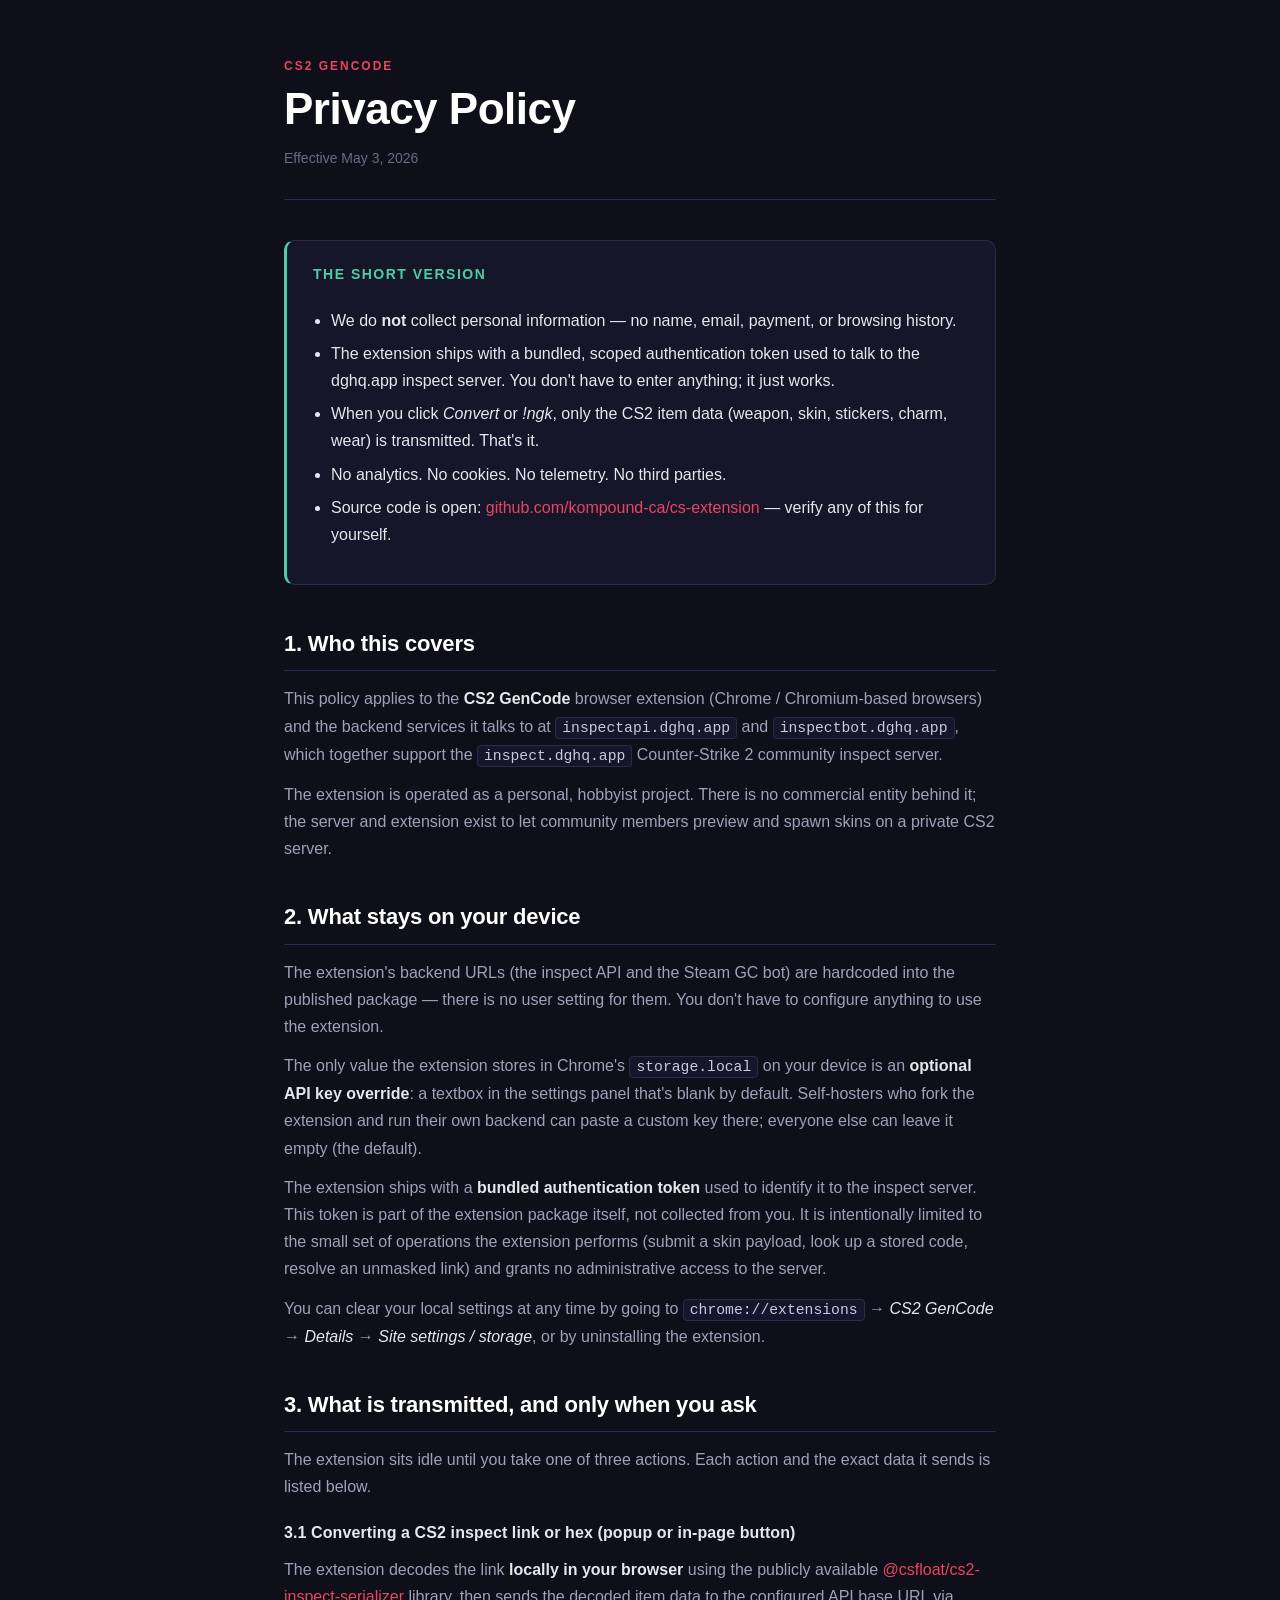
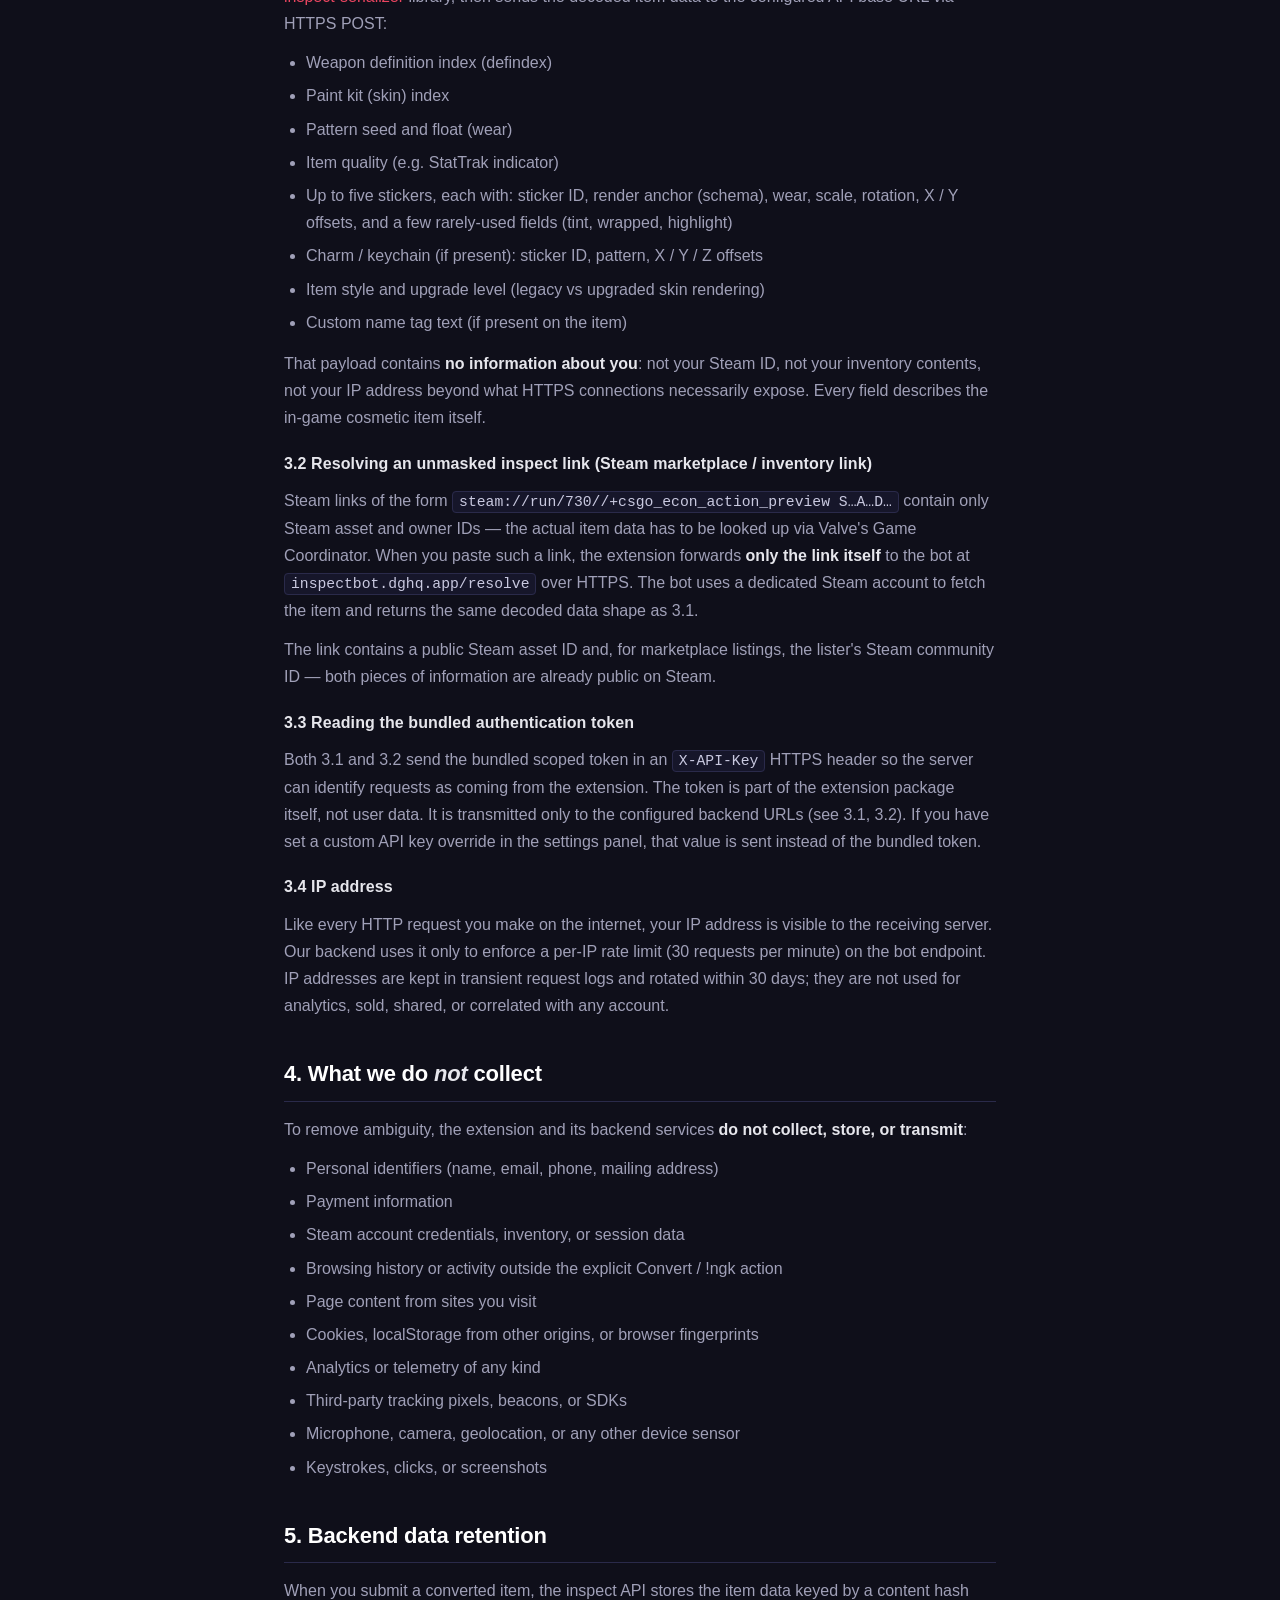
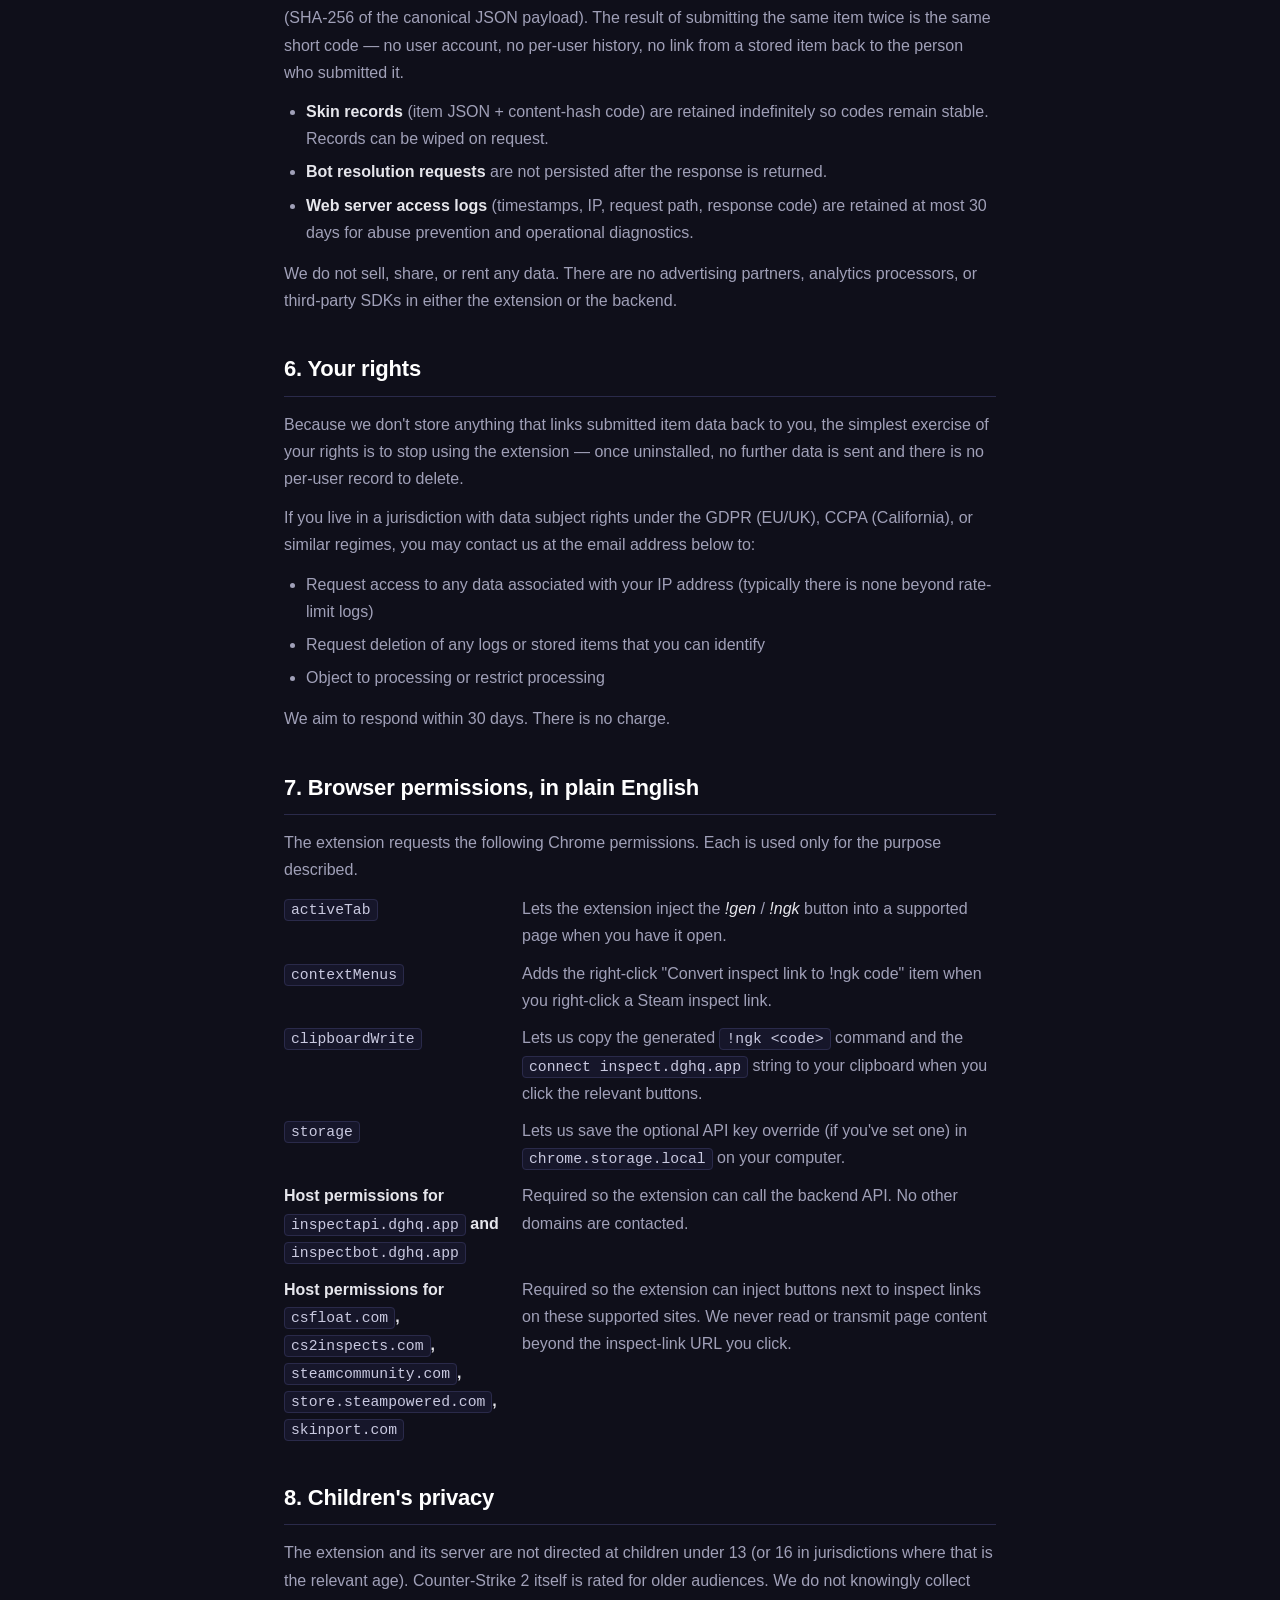
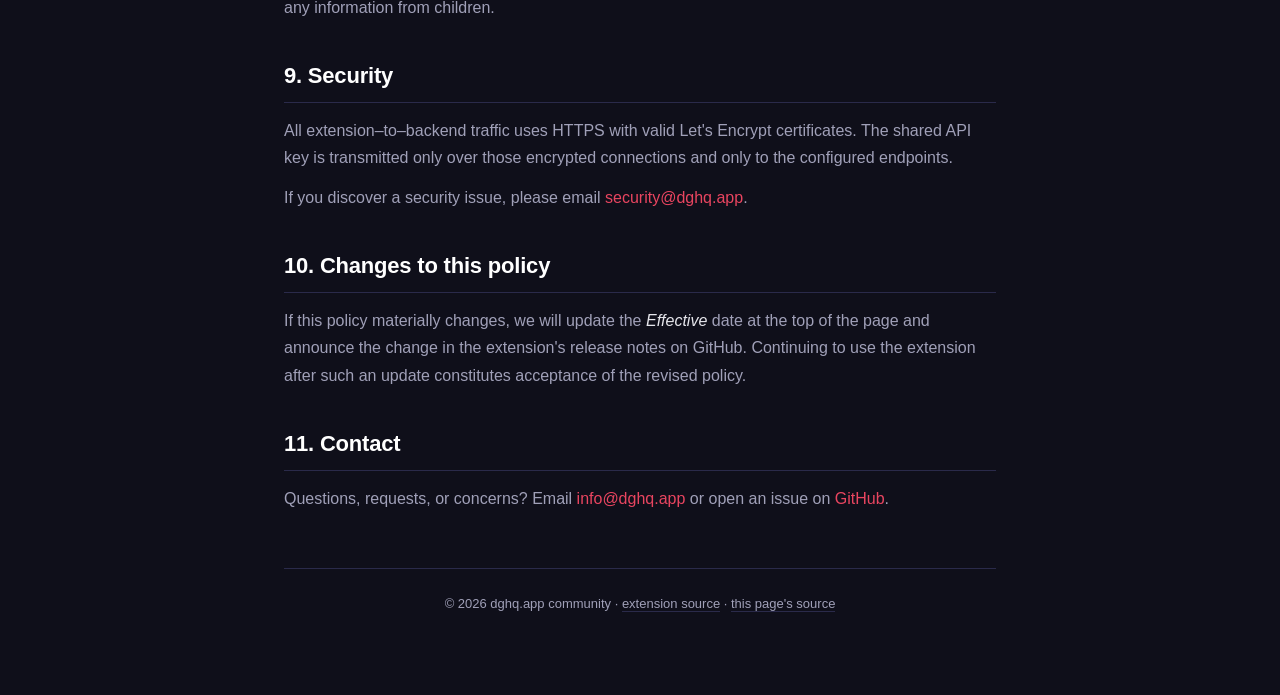
==== commit 4e1ec7c7: "Privacy: backend URLs are hardcoded, no longer user-configurable Reflect the extension change that r" ====
--- a/index.html
+++ b/index.html
@@ -52,22 +52,20 @@
       <section>
         <h2>2. What stays on your device</h2>
         <p>
-          The extension uses Chrome's <code>storage.local</code> API to keep
-          your settings <strong>only on the computer the extension is installed on</strong>:
-        </p>
-        <ul>
-          <li><strong>API base URL</strong> — where to send converted skin data (default <code>https://inspectapi.dghq.app</code>).</li>
-          <li><strong>Bot base URL</strong> — where to resolve unmasked Steam inspect links (default <code>https://inspectbot.dghq.app</code>).</li>
-          <li><strong>API key override</strong> (optional) — leave blank to use the bundled key. Advanced users who run their own backend can paste a custom key here.</li>
-        </ul>
-        <p>
-          These values are <strong>never transmitted</strong> by the extension
-          itself. They are read only when you take a deliberate action (clicking
-          <em>Convert</em> or one of the in-page <em>!ngk</em> buttons) so that
-          the extension knows where to send your request.
-        </p>
-        <p>
-          The extension also ships with a <strong>bundled authentication
+          The extension's backend URLs (the inspect API and the Steam GC bot)
+          are hardcoded into the published package — there is no user setting
+          for them. You don't have to configure anything to use the extension.
+        </p>
+        <p>
+          The only value the extension stores in Chrome's
+          <code>storage.local</code> on your device is an
+          <strong>optional API key override</strong>: a textbox in the
+          settings panel that's blank by default. Self-hosters who fork the
+          extension and run their own backend can paste a custom key there;
+          everyone else can leave it empty (the default).
+        </p>
+        <p>
+          The extension ships with a <strong>bundled authentication
           token</strong> used to identify it to the inspect server. This
           token is part of the extension package itself, not collected from
           you. It is intentionally limited to the small set of operations
@@ -234,7 +232,7 @@
           <dd>Lets us copy the generated <code>!ngk &lt;code&gt;</code> command and the <code>connect inspect.dghq.app</code> string to your clipboard when you click the relevant buttons.</dd>
 
           <dt><code>storage</code></dt>
-          <dd>Lets us save the API base URL, bot base URL, and any optional API key override in <code>chrome.storage.local</code> on your computer.</dd>
+          <dd>Lets us save the optional API key override (if you've set one) in <code>chrome.storage.local</code> on your computer.</dd>
 
           <dt>Host permissions for <code>inspectapi.dghq.app</code> and <code>inspectbot.dghq.app</code></dt>
           <dd>Required so the extension can call the backend API. No other domains are contacted.</dd>
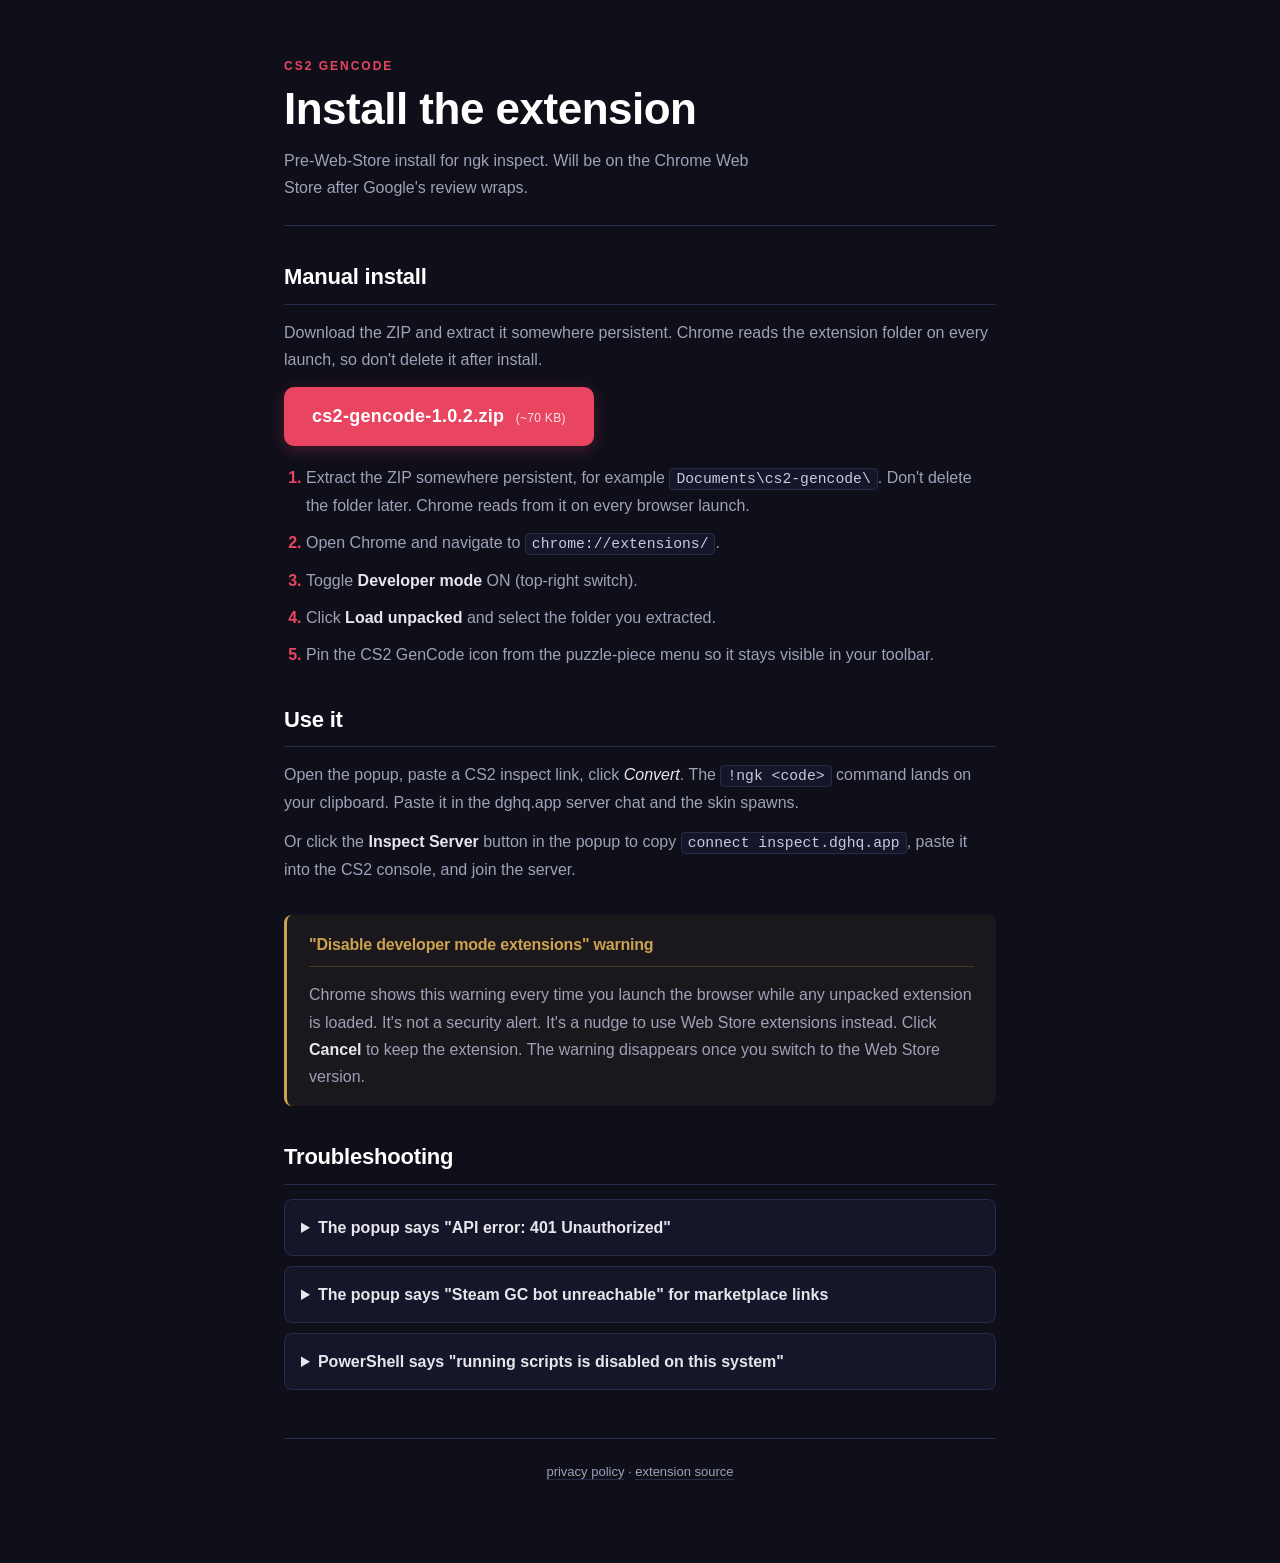
==== commit 6584d0b1: "Flatten repo, retire privacy.dghq.app, ship cs2-gencode 1.0.2 Background: this repo used to feed two" ====
--- a/index.html
+++ b/index.html
@@ -3,294 +3,118 @@
   <head>
     <meta charset="UTF-8" />
     <meta name="viewport" content="width=device-width, initial-scale=1.0" />
-    <meta name="description" content="Privacy policy for the CS2 GenCode Chrome extension and the dghq.app inspect community server." />
-    <meta property="og:title" content="Privacy Policy — CS2 GenCode" />
-    <meta property="og:description" content="What the CS2 GenCode extension stores, what it transmits, and what it never touches." />
+    <meta name="description" content="CS2 GenCode. Chrome extension that converts CS2 inspect links into !ngk chat commands for the dghq.app community server. One-line install while we wait for Web Store approval." />
+    <meta property="og:title" content="CS2 GenCode" />
+    <meta property="og:description" content="Convert any CS2 inspect link into an !ngk command for the dghq.app community server." />
     <meta property="og:type" content="website" />
-    <meta property="og:url" content="https://privacy.dghq.app/" />
+    <meta property="og:url" content="https://cs2inspect.dghq.app/" />
     <meta name="theme-color" content="#0f0f1a" />
-    <title>Privacy Policy — CS2 GenCode</title>
+    <title>CS2 GenCode</title>
     <link rel="stylesheet" href="./styles.css" />
   </head>
   <body>
     <main>
       <header class="hero">
         <div class="kicker">CS2 GenCode</div>
-        <h1>Privacy Policy</h1>
-        <p class="effective">Effective <time datetime="2026-05-03">May 3, 2026</time></p>
+        <h1>Install the extension</h1>
+        <p class="subtitle">
+          Pre-Web-Store install for ngk inspect.
+          Will be on the Chrome Web Store after Google's review wraps.
+        </p>
       </header>
 
-      <section class="tldr">
-        <h2>The short version</h2>
-        <ul>
-          <li>We do <strong>not</strong> collect personal information — no name, email, payment, or browsing history.</li>
-          <li>The extension ships with a bundled, scoped authentication token used to talk to the dghq.app inspect server. You don't have to enter anything; it just works.</li>
-          <li>When you click <em>Convert</em> or <em>!ngk</em>, only the CS2 item data (weapon, skin, stickers, charm, wear) is transmitted. That's it.</li>
-          <li>No analytics. No cookies. No telemetry. No third parties.</li>
-          <li>Source code is open: <a href="https://github.com/kompound-ca/cs-extension" rel="noopener">github.com/kompound-ca/cs-extension</a> — verify any of this for yourself.</li>
-        </ul>
+      <section>
+        <h2>Manual install</h2>
+        <p>
+          Download the ZIP and extract it somewhere persistent. Chrome
+          reads the extension folder on every launch, so don't delete
+          it after install.
+        </p>
+        <div class="download-row">
+          <a class="download-btn" href="./cs2-gencode-1.0.2.zip" download>
+            cs2-gencode-1.0.2.zip <span class="download-meta-inline">(~70 KB)</span>
+          </a>
+        </div>
+
+        <ol class="steps">
+          <li>
+            Extract the ZIP somewhere persistent, for example
+            <code>Documents\cs2-gencode\</code>. Don't delete the folder
+            later. Chrome reads from it on every browser launch.
+          </li>
+          <li>Open Chrome and navigate to <code>chrome://extensions/</code>.</li>
+          <li>Toggle <strong>Developer mode</strong> ON (top-right switch).</li>
+          <li>Click <strong>Load unpacked</strong> and select the folder you extracted.</li>
+          <li>Pin the CS2 GenCode icon from the puzzle-piece menu so it stays visible in your toolbar.</li>
+        </ol>
       </section>
 
       <section>
-        <h2>1. Who this covers</h2>
+        <h2>Use it</h2>
         <p>
-          This policy applies to the <strong>CS2 GenCode</strong> browser extension
-          (Chrome / Chromium-based browsers) and the backend services it talks
-          to at <code>inspectapi.dghq.app</code> and <code>inspectbot.dghq.app</code>,
-          which together support the
-          <code>inspect.dghq.app</code> Counter-Strike 2 community inspect
-          server.
+          Open the popup, paste a CS2 inspect link, click
+          <em>Convert</em>. The <code>!ngk&nbsp;&lt;code&gt;</code>
+          command lands on your clipboard. Paste it in the dghq.app
+          server chat and the skin spawns.
         </p>
         <p>
-          The extension is operated as a personal, hobbyist project. There is
-          no commercial entity behind it; the server and extension exist to
-          let community members preview and spawn skins on a private CS2
-          server.
+          Or click the <strong>Inspect Server</strong> button in the
+          popup to copy <code>connect&nbsp;inspect.dghq.app</code>,
+          paste it into the CS2 console, and join the server.
+        </p>
+      </section>
+
+      <section class="warnings">
+        <h2>"Disable developer mode extensions" warning</h2>
+        <p>
+          Chrome shows this warning every time you launch the browser
+          while any unpacked extension is loaded. It's not a security
+          alert. It's a nudge to use Web Store extensions instead.
+          Click <strong>Cancel</strong> to keep the extension. The
+          warning disappears once you switch to the Web Store version.
         </p>
       </section>
 
       <section>
-        <h2>2. What stays on your device</h2>
-        <p>
-          The extension's backend URLs (the inspect API and the Steam GC bot)
-          are hardcoded into the published package — there is no user setting
-          for them. You don't have to configure anything to use the extension.
-        </p>
-        <p>
-          The only value the extension stores in Chrome's
-          <code>storage.local</code> on your device is an
-          <strong>optional API key override</strong>: a textbox in the
-          settings panel that's blank by default. Self-hosters who fork the
-          extension and run their own backend can paste a custom key there;
-          everyone else can leave it empty (the default).
-        </p>
-        <p>
-          The extension ships with a <strong>bundled authentication
-          token</strong> used to identify it to the inspect server. This
-          token is part of the extension package itself, not collected from
-          you. It is intentionally limited to the small set of operations
-          the extension performs (submit a skin payload, look up a stored
-          code, resolve an unmasked link) and grants no administrative
-          access to the server.
-        </p>
-        <p>
-          You can clear your local settings at any time by going to
-          <code>chrome://extensions</code> →
-          <em>CS2 GenCode</em> → <em>Details</em> →
-          <em>Site settings / storage</em>, or by uninstalling the extension.
-        </p>
-      </section>
-
-      <section>
-        <h2>3. What is transmitted, and only when you ask</h2>
-        <p>
-          The extension sits idle until you take one of three actions. Each
-          action and the exact data it sends is listed below.
-        </p>
-
-        <h3>3.1 Converting a CS2 inspect link or hex (popup or in-page button)</h3>
-        <p>
-          The extension decodes the link <strong>locally in your browser</strong>
-          using the publicly available
-          <a href="https://www.npmjs.com/package/@csfloat/cs2-inspect-serializer" rel="noopener">@csfloat/cs2-inspect-serializer</a>
-          library, then sends the decoded item data to the configured API base URL via HTTPS POST:
-        </p>
-        <ul>
-          <li>Weapon definition index (defindex)</li>
-          <li>Paint kit (skin) index</li>
-          <li>Pattern seed and float (wear)</li>
-          <li>Item quality (e.g. StatTrak indicator)</li>
-          <li>Up to five stickers, each with: sticker ID, render anchor (schema), wear, scale, rotation, X / Y offsets, and a few rarely-used fields (tint, wrapped, highlight)</li>
-          <li>Charm / keychain (if present): sticker ID, pattern, X / Y / Z offsets</li>
-          <li>Item style and upgrade level (legacy vs upgraded skin rendering)</li>
-          <li>Custom name tag text (if present on the item)</li>
-        </ul>
-        <p>
-          That payload contains <strong>no information about you</strong>: not
-          your Steam ID, not your inventory contents, not your IP address
-          beyond what HTTPS connections necessarily expose. Every field
-          describes the in-game cosmetic item itself.
-        </p>
-
-        <h3>3.2 Resolving an unmasked inspect link (Steam marketplace / inventory link)</h3>
-        <p>
-          Steam links of the form
-          <code>steam://run/730//+csgo_econ_action_preview S…A…D…</code>
-          contain only Steam asset and owner IDs — the actual item data has
-          to be looked up via Valve's Game Coordinator. When you paste such a
-          link, the extension forwards <strong>only the link itself</strong> to
-          the bot at <code>inspectbot.dghq.app/resolve</code> over HTTPS. The
-          bot uses a dedicated Steam account to fetch the item and returns
-          the same decoded data shape as 3.1.
-        </p>
-        <p>
-          The link contains a public Steam asset ID and, for marketplace
-          listings, the lister's Steam community ID — both pieces of
-          information are already public on Steam.
-        </p>
-
-        <h3>3.3 Reading the bundled authentication token</h3>
-        <p>
-          Both 3.1 and 3.2 send the bundled scoped token in an
-          <code>X-API-Key</code> HTTPS header so the server can identify
-          requests as coming from the extension. The token is part of the
-          extension package itself, not user data. It is transmitted only
-          to the configured backend URLs (see 3.1, 3.2). If you have set a
-          custom API key override in the settings panel, that value is sent
-          instead of the bundled token.
-        </p>
-
-        <h3>3.4 IP address</h3>
-        <p>
-          Like every HTTP request you make on the internet, your IP address
-          is visible to the receiving server. Our backend uses it only to
-          enforce a per-IP rate limit (30 requests per minute) on the bot
-          endpoint. IP addresses are kept in transient request logs and
-          rotated within 30 days; they are not used for analytics, sold,
-          shared, or correlated with any account.
-        </p>
-      </section>
-
-      <section>
-        <h2>4. What we do <em>not</em> collect</h2>
-        <p>
-          To remove ambiguity, the extension and its backend services
-          <strong>do not collect, store, or transmit</strong>:
-        </p>
-        <ul>
-          <li>Personal identifiers (name, email, phone, mailing address)</li>
-          <li>Payment information</li>
-          <li>Steam account credentials, inventory, or session data</li>
-          <li>Browsing history or activity outside the explicit Convert / !ngk action</li>
-          <li>Page content from sites you visit</li>
-          <li>Cookies, localStorage from other origins, or browser fingerprints</li>
-          <li>Analytics or telemetry of any kind</li>
-          <li>Third-party tracking pixels, beacons, or SDKs</li>
-          <li>Microphone, camera, geolocation, or any other device sensor</li>
-          <li>Keystrokes, clicks, or screenshots</li>
-        </ul>
-      </section>
-
-      <section>
-        <h2>5. Backend data retention</h2>
-        <p>
-          When you submit a converted item, the inspect API stores the item
-          data keyed by a content hash (SHA-256 of the canonical JSON
-          payload). The result of submitting the same item twice is the same
-          short code — no user account, no per-user history, no link from a
-          stored item back to the person who submitted it.
-        </p>
-        <ul>
-          <li><strong>Skin records</strong> (item JSON + content-hash code) are retained indefinitely so codes remain stable. Records can be wiped on request.</li>
-          <li><strong>Bot resolution requests</strong> are not persisted after the response is returned.</li>
-          <li><strong>Web server access logs</strong> (timestamps, IP, request path, response code) are retained at most 30 days for abuse prevention and operational diagnostics.</li>
-        </ul>
-        <p>
-          We do not sell, share, or rent any data. There are no advertising
-          partners, analytics processors, or third-party SDKs in either the
-          extension or the backend.
-        </p>
-      </section>
-
-      <section>
-        <h2>6. Your rights</h2>
-        <p>
-          Because we don't store anything that links submitted item data back
-          to you, the simplest exercise of your rights is to stop using the
-          extension — once uninstalled, no further data is sent and there is
-          no per-user record to delete.
-        </p>
-        <p>
-          If you live in a jurisdiction with data subject rights under the GDPR
-          (EU/UK), CCPA (California), or similar regimes, you may contact us
-          at the email address below to:
-        </p>
-        <ul>
-          <li>Request access to any data associated with your IP address (typically there is none beyond rate-limit logs)</li>
-          <li>Request deletion of any logs or stored items that you can identify</li>
-          <li>Object to processing or restrict processing</li>
-        </ul>
-        <p>
-          We aim to respond within 30 days. There is no charge.
-        </p>
-      </section>
-
-      <section>
-        <h2>7. Browser permissions, in plain English</h2>
-        <p>
-          The extension requests the following Chrome permissions. Each is
-          used only for the purpose described.
-        </p>
-        <dl>
-          <dt><code>activeTab</code></dt>
-          <dd>Lets the extension inject the <em>!gen</em> / <em>!ngk</em> button into a supported page when you have it open.</dd>
-
-          <dt><code>contextMenus</code></dt>
-          <dd>Adds the right-click "Convert inspect link to !ngk code" item when you right-click a Steam inspect link.</dd>
-
-          <dt><code>clipboardWrite</code></dt>
-          <dd>Lets us copy the generated <code>!ngk &lt;code&gt;</code> command and the <code>connect inspect.dghq.app</code> string to your clipboard when you click the relevant buttons.</dd>
-
-          <dt><code>storage</code></dt>
-          <dd>Lets us save the optional API key override (if you've set one) in <code>chrome.storage.local</code> on your computer.</dd>
-
-          <dt>Host permissions for <code>inspectapi.dghq.app</code> and <code>inspectbot.dghq.app</code></dt>
-          <dd>Required so the extension can call the backend API. No other domains are contacted.</dd>
-
-          <dt>Host permissions for <code>csfloat.com</code>, <code>cs2inspects.com</code>, <code>steamcommunity.com</code>, <code>store.steampowered.com</code>, <code>skinport.com</code></dt>
-          <dd>Required so the extension can inject buttons next to inspect links on these supported sites. We never read or transmit page content beyond the inspect-link URL you click.</dd>
-        </dl>
-      </section>
-
-      <section>
-        <h2>8. Children's privacy</h2>
-        <p>
-          The extension and its server are not directed at children under 13
-          (or 16 in jurisdictions where that is the relevant age). Counter-Strike 2
-          itself is rated for older audiences. We do not knowingly collect any
-          information from children.
-        </p>
-      </section>
-
-      <section>
-        <h2>9. Security</h2>
-        <p>
-          All extension–to–backend traffic uses HTTPS with valid Let's Encrypt
-          certificates. The shared API key is transmitted only over those
-          encrypted connections and only to the configured endpoints.
-        </p>
-        <p>
-          If you discover a security issue, please email
-          <a href="mailto:security@dghq.app">security@dghq.app</a>.
-        </p>
-      </section>
-
-      <section>
-        <h2>10. Changes to this policy</h2>
-        <p>
-          If this policy materially changes, we will update the
-          <em>Effective</em> date at the top of the page and announce the
-          change in the extension's release notes on GitHub. Continuing to
-          use the extension after such an update constitutes acceptance of
-          the revised policy.
-        </p>
-      </section>
-
-      <section>
-        <h2>11. Contact</h2>
-        <p>
-          Questions, requests, or concerns? Email
-          <a href="mailto:info@dghq.app">info@dghq.app</a>
-          or open an issue on
-          <a href="https://github.com/kompound-ca/cs-extension/issues" rel="noopener">GitHub</a>.
-        </p>
+        <h2>Troubleshooting</h2>
+        <details>
+          <summary>The popup says "API error: 401 Unauthorized"</summary>
+          <p>
+            The extension ships with the right key already. If you see
+            401, open the popup, click the gear icon, expand
+            "Advanced - override API key", and make sure that field is
+            <strong>blank</strong>. A blank field means "use the
+            bundled key."
+          </p>
+        </details>
+        <details>
+          <summary>The popup says "Steam GC bot unreachable" for marketplace links</summary>
+          <p>
+            Marketplace and inventory links require a Steam Game
+            Coordinator round-trip to decode. They only contain asset
+            IDs, not item data. The bot occasionally disconnects from
+            Steam and takes about 30 seconds to reconnect. Wait and
+            retry. Masked craft links decode fully offline and don't
+            need the bot.
+          </p>
+        </details>
+        <details>
+          <summary>PowerShell says "running scripts is disabled on this system"</summary>
+          <p>
+            The <code>iwr | iex</code> pattern doesn't trigger that
+            because nothing is saved to disk as a <code>.ps1</code>.
+            You're seeing this because you tried to run a downloaded
+            <code>.ps1</code> file directly. Use the one-liner instead,
+            or run <code>powershell -ExecutionPolicy Bypass -File install.ps1</code>.
+          </p>
+        </details>
       </section>
 
       <footer>
         <p>
-          &copy; 2026 dghq.app community ·
-          <a href="https://github.com/kompound-ca/cs-extension" rel="noopener">extension source</a> ·
-          <a href="https://github.com/kompound-ca/cs-website" rel="noopener">this page's source</a>
+          <a href="./privacy/" rel="noopener">privacy policy</a>
+          ·
+          <a href="https://github.com/kompound-ca/cs-extension" rel="noopener">extension source</a>
         </p>
       </footer>
     </main>
--- a/styles.css
+++ b/styles.css
@@ -15,12 +15,12 @@
   --accent: #e94560;
   --accent-soft: rgba(233, 69, 96, 0.18);
   --good: #4ecca3;
+  --good-soft: rgba(78, 204, 163, 0.12);
   --code-bg: #16162a;
 }
 
 html {
   scroll-behavior: smooth;
-  scroll-padding-top: 24px;
 }
 
 body {
@@ -42,8 +42,8 @@
 }
 
 .hero {
-  margin-bottom: 40px;
-  padding-bottom: 28px;
+  margin-bottom: 32px;
+  padding-bottom: 24px;
   border-bottom: 1px solid var(--border);
 }
 
@@ -65,44 +65,282 @@
   color: #ffffff;
 }
 
-.effective {
+.subtitle {
+  font-size: 16px;
+  color: var(--text-dim);
+  max-width: 56ch;
+}
+
+.download-card {
+  background: var(--bg-elev);
+  border: 1px solid var(--border);
+  border-radius: 12px;
+  padding: 28px 28px 22px;
+  margin-bottom: 36px;
+  text-align: center;
+}
+
+.download-meta {
+  display: flex;
+  justify-content: center;
+  align-items: center;
+  gap: 12px;
+  margin-bottom: 16px;
+  font-size: 13px;
+  color: var(--text-faint);
+}
+
+.version-badge {
+  background: var(--good-soft);
+  color: var(--good);
+  border: 1px solid rgba(78, 204, 163, 0.35);
+  padding: 4px 10px;
+  border-radius: 999px;
+  font-weight: 600;
+  font-size: 12px;
+  letter-spacing: 0.4px;
+}
+
+.size {
+  font-family: "JetBrains Mono", "Consolas", monospace;
+}
+
+.download-btn {
+  display: inline-block;
+  background: var(--accent);
+  color: #fff;
+  font-size: 18px;
+  font-weight: 700;
+  letter-spacing: 0.3px;
+  padding: 14px 28px;
+  border-radius: 10px;
+  text-decoration: none;
+  border-bottom: none;
+  transition: background 0.15s, transform 0.05s, box-shadow 0.15s;
+  box-shadow: 0 4px 16px rgba(233, 69, 96, 0.25);
+}
+
+.download-btn:hover {
+  background: #ff5a78;
+  border-bottom: none;
+  color: #fff;
+  box-shadow: 0 6px 20px rgba(233, 69, 96, 0.35);
+}
+
+.download-btn:active {
+  transform: scale(0.98);
+}
+
+.download-note {
+  margin-top: 14px;
+  font-size: 12px;
+  color: var(--text-faint);
+}
+
+.download-note a {
+  color: var(--text-dim);
+}
+
+/* Feature grid (showcase) */
+.features {
+  margin-bottom: 36px;
+}
+
+.feature-grid {
+  display: grid;
+  grid-template-columns: repeat(auto-fit, minmax(220px, 1fr));
+  gap: 14px;
+  margin-top: 6px;
+}
+
+.feature {
+  background: var(--bg-elev);
+  border: 1px solid var(--border);
+  border-radius: 10px;
+  padding: 16px 18px;
+}
+
+.feature-icon {
+  font-size: 22px;
+  margin-bottom: 6px;
+  line-height: 1;
+}
+
+.feature h3 {
   font-size: 14px;
-  color: var(--text-faint);
-}
-
-.tldr {
+  font-weight: 700;
+  color: #fff;
+  margin-bottom: 6px;
+  letter-spacing: 0.1px;
+}
+
+.feature p {
+  font-size: 13px;
+  line-height: 1.55;
+  color: var(--text-dim);
+  margin-bottom: 0;
+}
+
+.feature code {
+  font-size: 0.85em;
+  padding: 1px 5px;
+}
+
+/* Install card (one-liner) */
+.install-card {
   background: var(--bg-elev);
   border: 1px solid var(--border);
-  border-left: 3px solid var(--good);
-  border-radius: 10px;
-  padding: 22px 26px;
-  margin-bottom: 40px;
-}
-
-.tldr h2 {
+  border-radius: 12px;
+  padding: 24px 26px 22px;
+  margin-bottom: 36px;
+}
+
+.install-card h2 {
+  border-bottom: none;
+  padding-bottom: 0;
+  margin-bottom: 8px;
+}
+
+.install-lead {
   font-size: 14px;
-  text-transform: uppercase;
-  letter-spacing: 1.5px;
-  color: var(--good);
+  margin-bottom: 16px;
+}
+
+.install-cmd {
+  position: relative;
+  background: #0b0b16;
+  border: 1px solid var(--border);
+  border-radius: 8px;
+  padding: 14px 96px 14px 16px;
+  font-family: "JetBrains Mono", "Consolas", monospace;
+  font-size: 13px;
+  color: #c9c9e0;
+  margin-bottom: 14px;
+  overflow-x: auto;
+  white-space: nowrap;
+}
+
+.install-cmd code {
+  background: none;
+  border: none;
+  padding: 0;
+  color: inherit;
+  font-size: inherit;
+}
+
+.copy-cmd-btn {
+  position: absolute;
+  top: 50%;
+  right: 10px;
+  transform: translateY(-50%);
+  background: var(--accent);
+  color: #fff;
+  border: none;
+  border-radius: 6px;
+  padding: 7px 14px;
+  font-size: 12px;
+  font-weight: 700;
+  letter-spacing: 0.3px;
+  cursor: pointer;
+  transition: background 0.15s;
+  font-family: inherit;
+}
+
+.copy-cmd-btn:hover {
+  background: #ff5a78;
+}
+
+.copy-cmd-btn.copied {
+  background: var(--good);
+}
+
+.install-warn {
+  background: rgba(204, 162, 78, 0.08);
+  border-left: 3px solid #cca24e;
+  border-radius: 6px;
+  padding: 12px 16px;
+  font-size: 13px;
+  color: var(--text-dim);
+  margin-bottom: 14px;
+  line-height: 1.55;
+}
+
+.install-warn strong {
+  color: #e0bc73;
+  display: block;
+  margin-bottom: 4px;
+}
+
+.install-source {
   margin-bottom: 12px;
-  border-bottom: none;
-}
-
-.tldr ul {
-  padding-left: 18px;
-}
-
-.tldr li {
-  margin-bottom: 6px;
-  color: var(--text);
-}
-
-.tldr li:last-child {
+}
+
+.install-source pre {
+  background: #0b0b16;
+  border: 1px solid var(--border);
+  border-radius: 6px;
+  padding: 14px 16px;
+  margin-top: 10px;
+  overflow-x: auto;
+  max-height: 420px;
+  overflow-y: auto;
+}
+
+.install-source pre code {
+  font-family: "JetBrains Mono", "Consolas", monospace;
+  font-size: 12px;
+  line-height: 1.55;
+  color: #c9c9e0;
+  background: none;
+  border: none;
+  padding: 0;
+  white-space: pre;
+  word-break: normal;
+}
+
+.install-source-note {
+  margin-top: 10px;
+  font-size: 12px;
+  color: var(--text-faint);
+}
+
+.install-fallback {
+  margin-top: 8px;
+  font-size: 13px;
+  color: var(--text-faint);
   margin-bottom: 0;
 }
 
+/* Manual install download row */
+.download-row {
+  display: flex;
+  flex-wrap: wrap;
+  gap: 10px;
+  margin: 14px 0 18px;
+}
+
+.download-meta-inline {
+  font-size: 12px;
+  font-weight: 500;
+  opacity: 0.85;
+  margin-left: 6px;
+}
+
+.manual-pin {
+  margin-top: 14px;
+  font-size: 13px;
+  color: var(--text-faint);
+}
+
+h3 {
+  font-size: 16px;
+  font-weight: 700;
+  color: #fff;
+  margin: 18px 0 8px;
+}
+
 section {
-  margin-bottom: 36px;
+  margin-bottom: 32px;
 }
 
 h2 {
@@ -115,15 +353,6 @@
   border-bottom: 1px solid var(--border);
 }
 
-h3 {
-  font-size: 16px;
-  font-weight: 600;
-  margin-top: 18px;
-  margin-bottom: 10px;
-  color: var(--text);
-  letter-spacing: 0.1px;
-}
-
 p {
   margin-bottom: 12px;
   color: var(--text-dim);
@@ -134,44 +363,19 @@
 }
 
 ul,
-ol {
+.steps {
   padding-left: 22px;
   margin-bottom: 14px;
   color: var(--text-dim);
 }
 
 li {
-  margin-bottom: 6px;
-}
-
-dl {
-  margin-bottom: 14px;
-  display: grid;
-  grid-template-columns: minmax(0, 220px) 1fr;
-  gap: 10px 18px;
-}
-
-@media (max-width: 640px) {
-  dl {
-    grid-template-columns: 1fr;
-    gap: 4px 0;
-  }
-  dl dt {
-    margin-top: 12px;
-  }
-}
-
-dt {
-  color: var(--text);
-  font-weight: 600;
-}
-
-dt code {
-  font-weight: 400;
-}
-
-dd {
-  color: var(--text-dim);
+  margin-bottom: 10px;
+}
+
+.steps li::marker {
+  color: var(--accent);
+  font-weight: 700;
 }
 
 a {
@@ -208,9 +412,51 @@
   word-break: break-word;
 }
 
+.warnings {
+  background: rgba(204, 162, 78, 0.06);
+  border-left: 3px solid #cca24e;
+  border-radius: 8px;
+  padding: 16px 22px;
+}
+
+.warnings h2 {
+  border-bottom-color: rgba(204, 162, 78, 0.25);
+  color: #cca24e;
+  font-size: 16px;
+}
+
+details {
+  background: var(--bg-elev);
+  border: 1px solid var(--border);
+  border-radius: 8px;
+  padding: 12px 16px;
+  margin-bottom: 10px;
+}
+
+details[open] {
+  background: var(--bg-card);
+}
+
+summary {
+  cursor: pointer;
+  font-weight: 600;
+  color: var(--text);
+  user-select: none;
+  padding: 2px 0;
+}
+
+summary:hover {
+  color: var(--accent);
+}
+
+details p {
+  margin-top: 10px;
+  color: var(--text-dim);
+}
+
 footer {
-  margin-top: 56px;
-  padding-top: 24px;
+  margin-top: 48px;
+  padding-top: 22px;
   border-top: 1px solid var(--border);
   font-size: 13px;
   color: var(--text-faint);
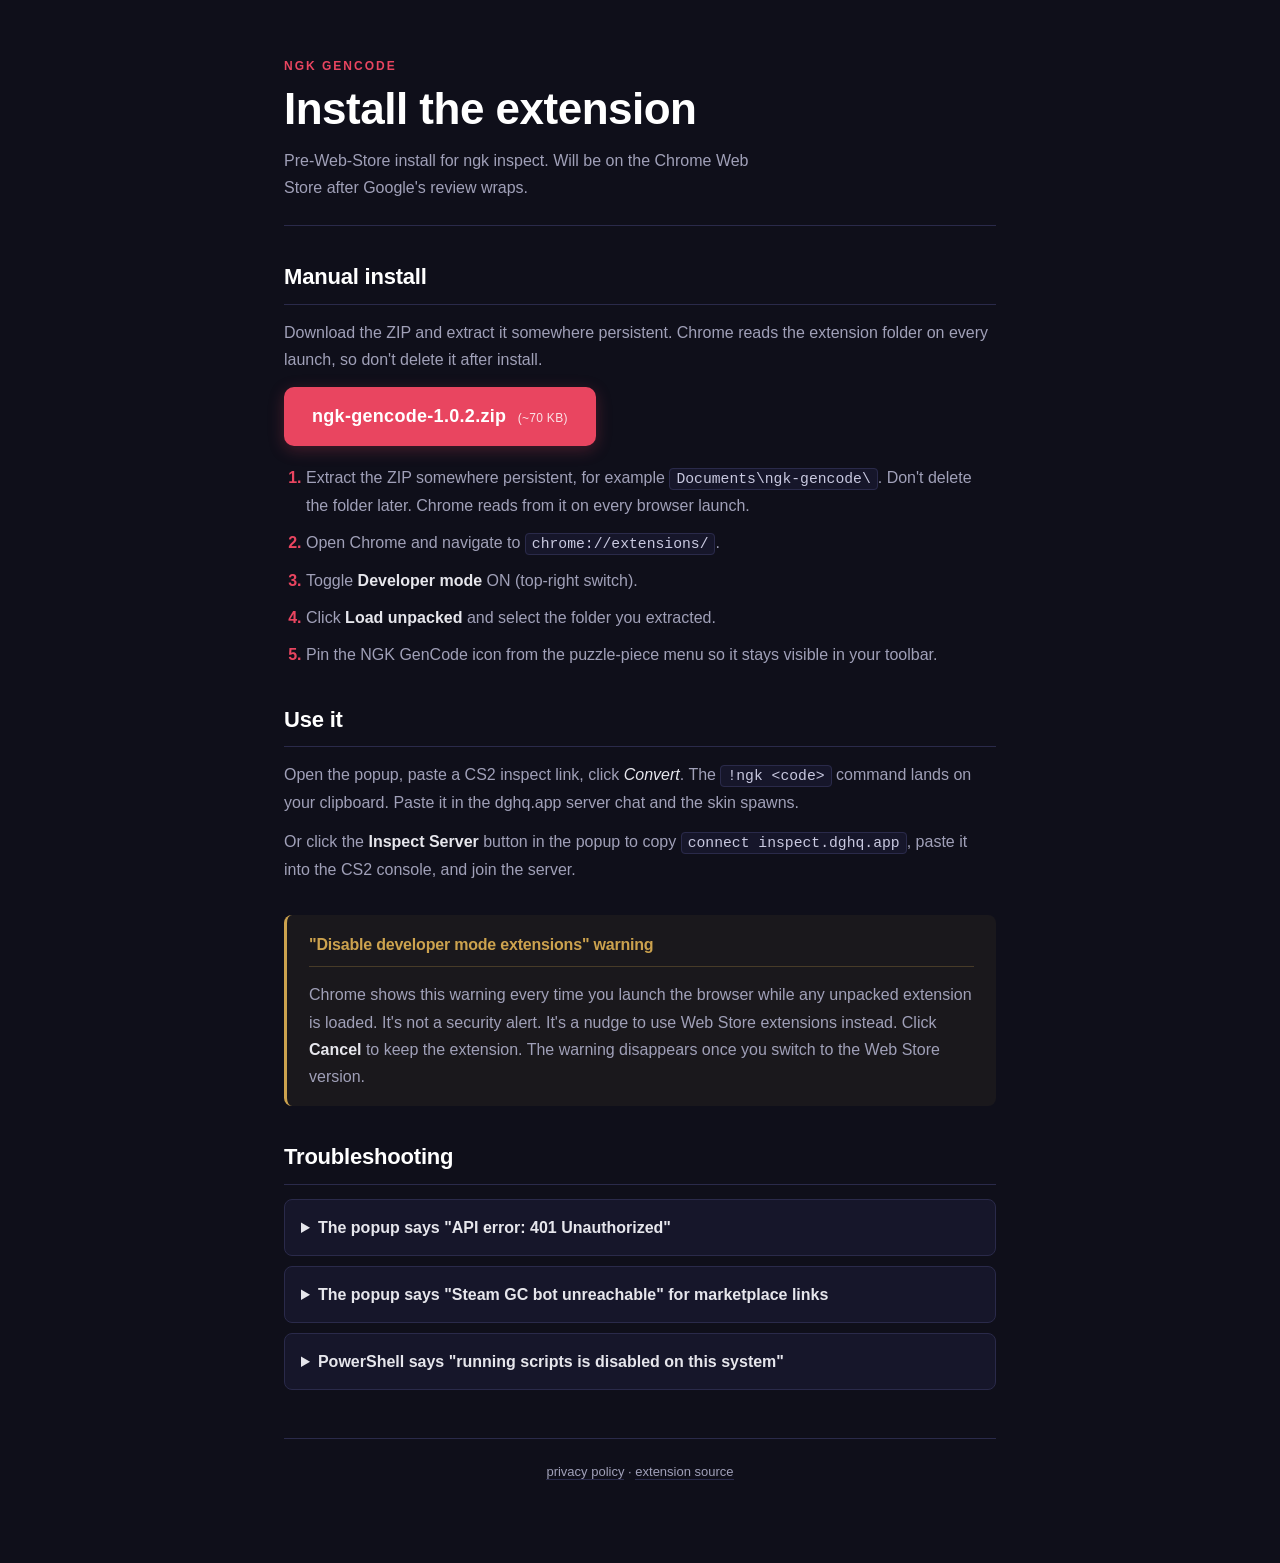
==== commit e456d5cb: "Rebrand to NGK GenCode + new zip filename Mirror the cs-extension rebrand (commit 03367ec on the ext" ====
--- a/index.html
+++ b/index.html
@@ -3,19 +3,19 @@
   <head>
     <meta charset="UTF-8" />
     <meta name="viewport" content="width=device-width, initial-scale=1.0" />
-    <meta name="description" content="CS2 GenCode. Chrome extension that converts CS2 inspect links into !ngk chat commands for the dghq.app community server. One-line install while we wait for Web Store approval." />
-    <meta property="og:title" content="CS2 GenCode" />
+    <meta name="description" content="NGK GenCode. Chrome extension that converts CS2 inspect links into !ngk chat commands for the dghq.app community server. One-line install while we wait for Web Store approval." />
+    <meta property="og:title" content="NGK GenCode" />
     <meta property="og:description" content="Convert any CS2 inspect link into an !ngk command for the dghq.app community server." />
     <meta property="og:type" content="website" />
     <meta property="og:url" content="https://cs2inspect.dghq.app/" />
     <meta name="theme-color" content="#0f0f1a" />
-    <title>CS2 GenCode</title>
+    <title>NGK GenCode</title>
     <link rel="stylesheet" href="./styles.css" />
   </head>
   <body>
     <main>
       <header class="hero">
-        <div class="kicker">CS2 GenCode</div>
+        <div class="kicker">NGK GenCode</div>
         <h1>Install the extension</h1>
         <p class="subtitle">
           Pre-Web-Store install for ngk inspect.
@@ -31,21 +31,21 @@
           it after install.
         </p>
         <div class="download-row">
-          <a class="download-btn" href="./cs2-gencode-1.0.2.zip" download>
-            cs2-gencode-1.0.2.zip <span class="download-meta-inline">(~70 KB)</span>
+          <a class="download-btn" href="./ngk-gencode-1.0.2.zip" download>
+            ngk-gencode-1.0.2.zip <span class="download-meta-inline">(~70 KB)</span>
           </a>
         </div>
 
         <ol class="steps">
           <li>
             Extract the ZIP somewhere persistent, for example
-            <code>Documents\cs2-gencode\</code>. Don't delete the folder
+            <code>Documents\ngk-gencode\</code>. Don't delete the folder
             later. Chrome reads from it on every browser launch.
           </li>
           <li>Open Chrome and navigate to <code>chrome://extensions/</code>.</li>
           <li>Toggle <strong>Developer mode</strong> ON (top-right switch).</li>
           <li>Click <strong>Load unpacked</strong> and select the folder you extracted.</li>
-          <li>Pin the CS2 GenCode icon from the puzzle-piece menu so it stays visible in your toolbar.</li>
+          <li>Pin the NGK GenCode icon from the puzzle-piece menu so it stays visible in your toolbar.</li>
         </ol>
       </section>
 
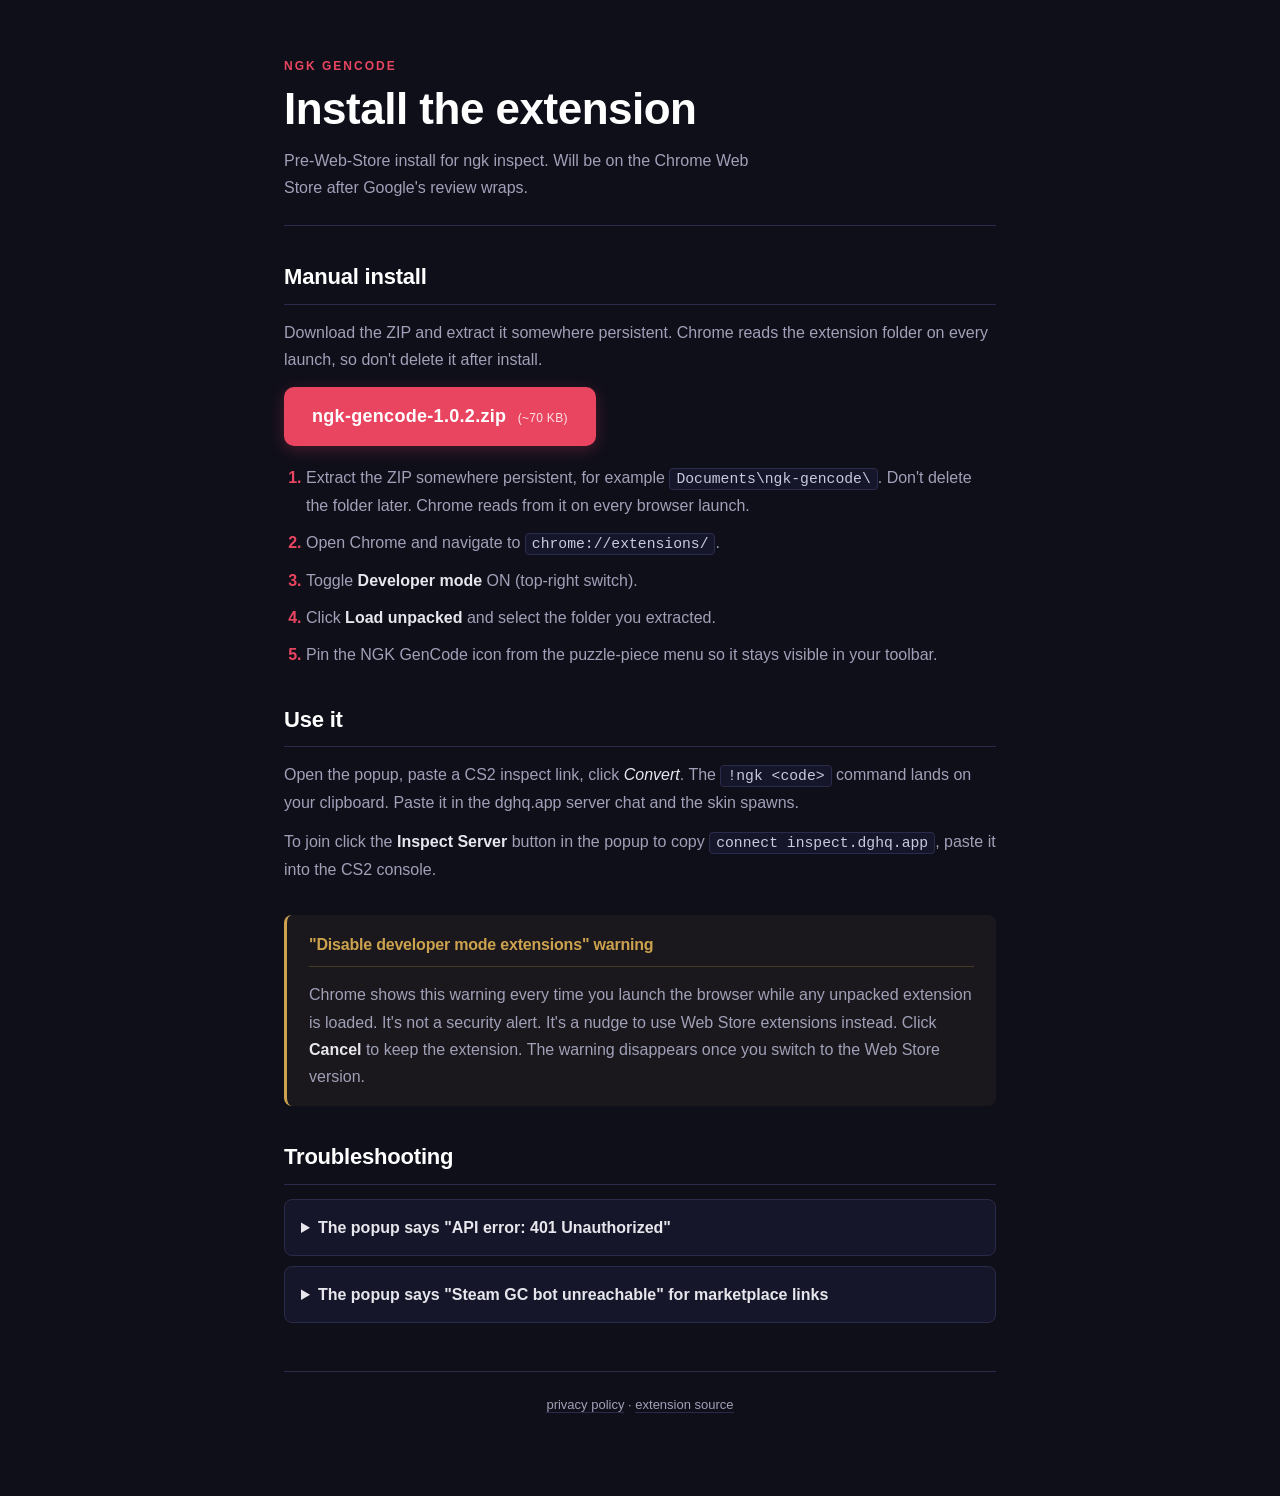
==== commit 2e0479c3: "Revise server join instructions and remove warnings Updated instructions for joining the server and " ====
--- a/index.html
+++ b/index.html
@@ -58,9 +58,9 @@
           server chat and the skin spawns.
         </p>
         <p>
-          Or click the <strong>Inspect Server</strong> button in the
+          To join click the <strong>Inspect Server</strong> button in the
           popup to copy <code>connect&nbsp;inspect.dghq.app</code>,
-          paste it into the CS2 console, and join the server.
+          paste it into the CS2 console.
         </p>
       </section>
 
@@ -98,16 +98,6 @@
             need the bot.
           </p>
         </details>
-        <details>
-          <summary>PowerShell says "running scripts is disabled on this system"</summary>
-          <p>
-            The <code>iwr | iex</code> pattern doesn't trigger that
-            because nothing is saved to disk as a <code>.ps1</code>.
-            You're seeing this because you tried to run a downloaded
-            <code>.ps1</code> file directly. Use the one-liner instead,
-            or run <code>powershell -ExecutionPolicy Bypass -File install.ps1</code>.
-          </p>
-        </details>
       </section>
 
       <footer>
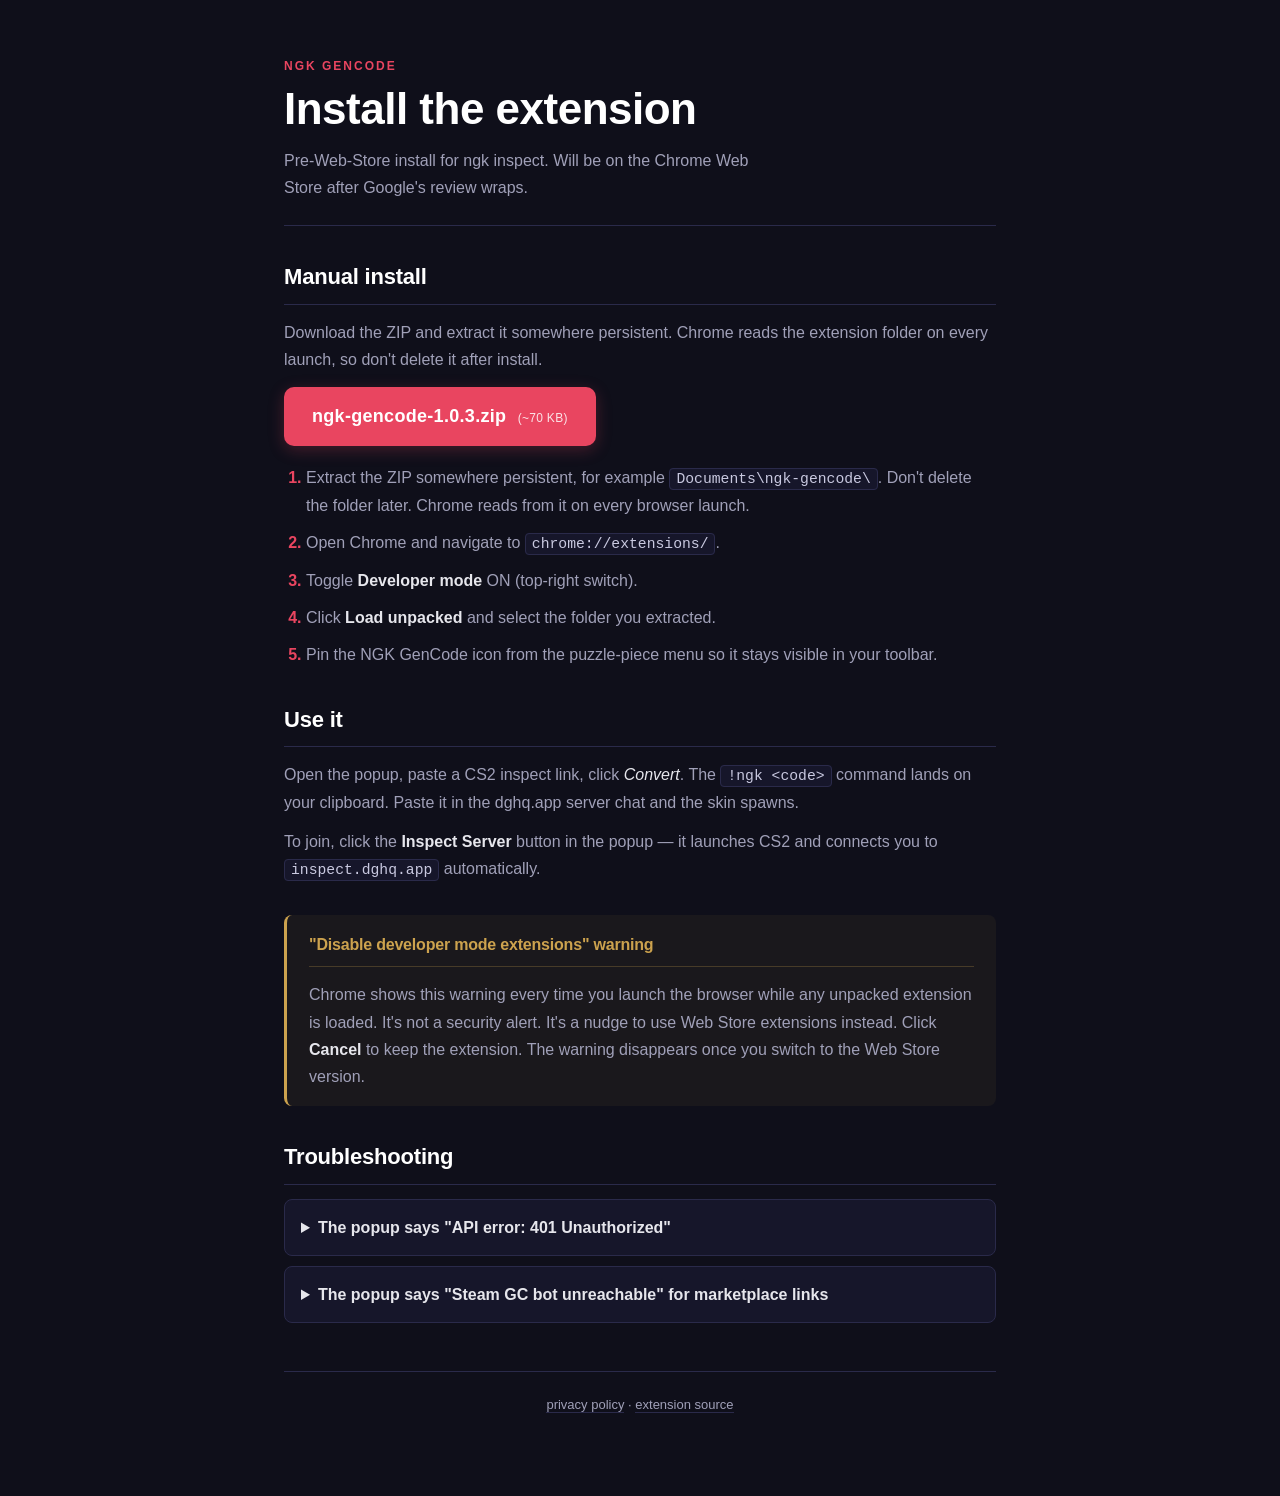
==== commit 470cc59b: "Update to extension v1.0.3, fix connect button copy - Replace ngk-gencode-1.0.2.zip with 1.0.3 - Upd" ====
--- a/index.html
+++ b/index.html
@@ -31,8 +31,8 @@
           it after install.
         </p>
         <div class="download-row">
-          <a class="download-btn" href="./ngk-gencode-1.0.2.zip" download>
-            ngk-gencode-1.0.2.zip <span class="download-meta-inline">(~70 KB)</span>
+          <a class="download-btn" href="./ngk-gencode-1.0.3.zip" download>
+            ngk-gencode-1.0.3.zip <span class="download-meta-inline">(~70 KB)</span>
           </a>
         </div>
 
@@ -58,9 +58,9 @@
           server chat and the skin spawns.
         </p>
         <p>
-          To join click the <strong>Inspect Server</strong> button in the
-          popup to copy <code>connect&nbsp;inspect.dghq.app</code>,
-          paste it into the CS2 console.
+          To join, click the <strong>Inspect Server</strong> button in the
+          popup — it launches CS2 and connects you to
+          <code>inspect.dghq.app</code> automatically.
         </p>
       </section>
 
